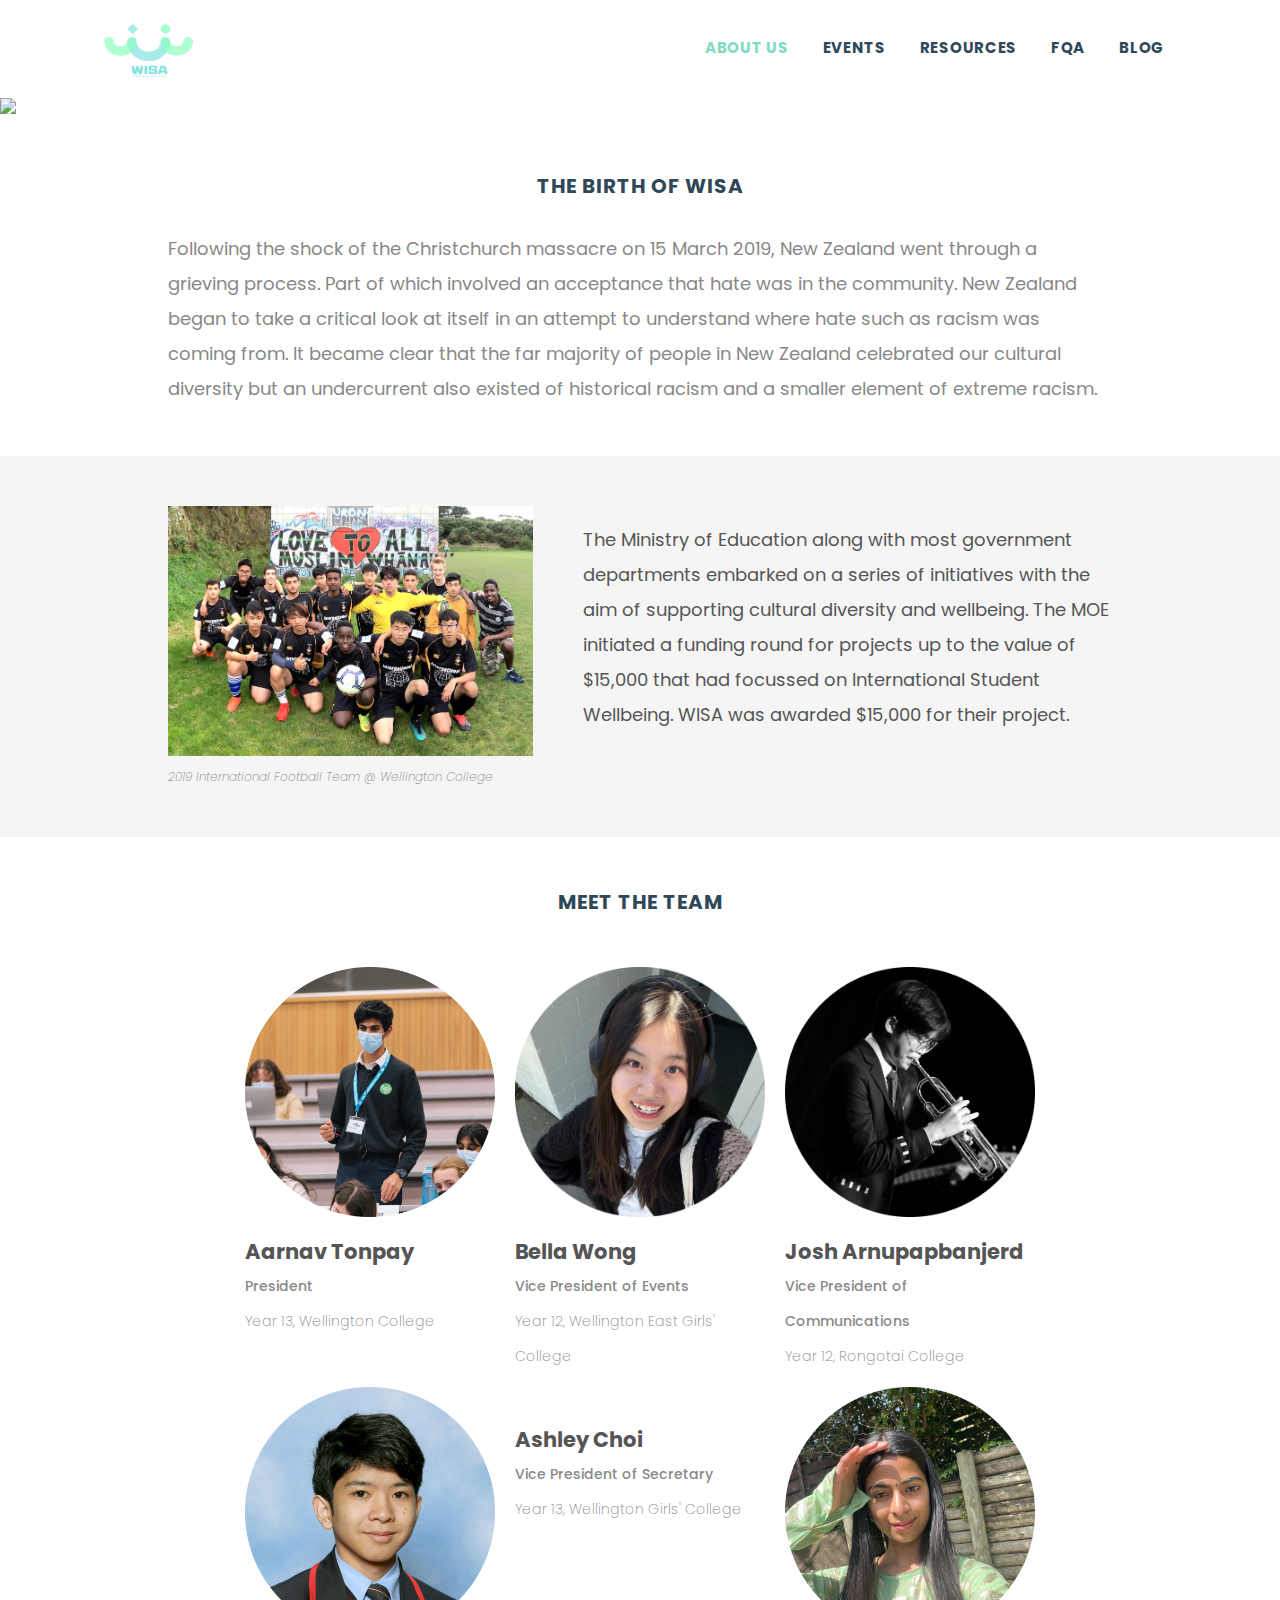
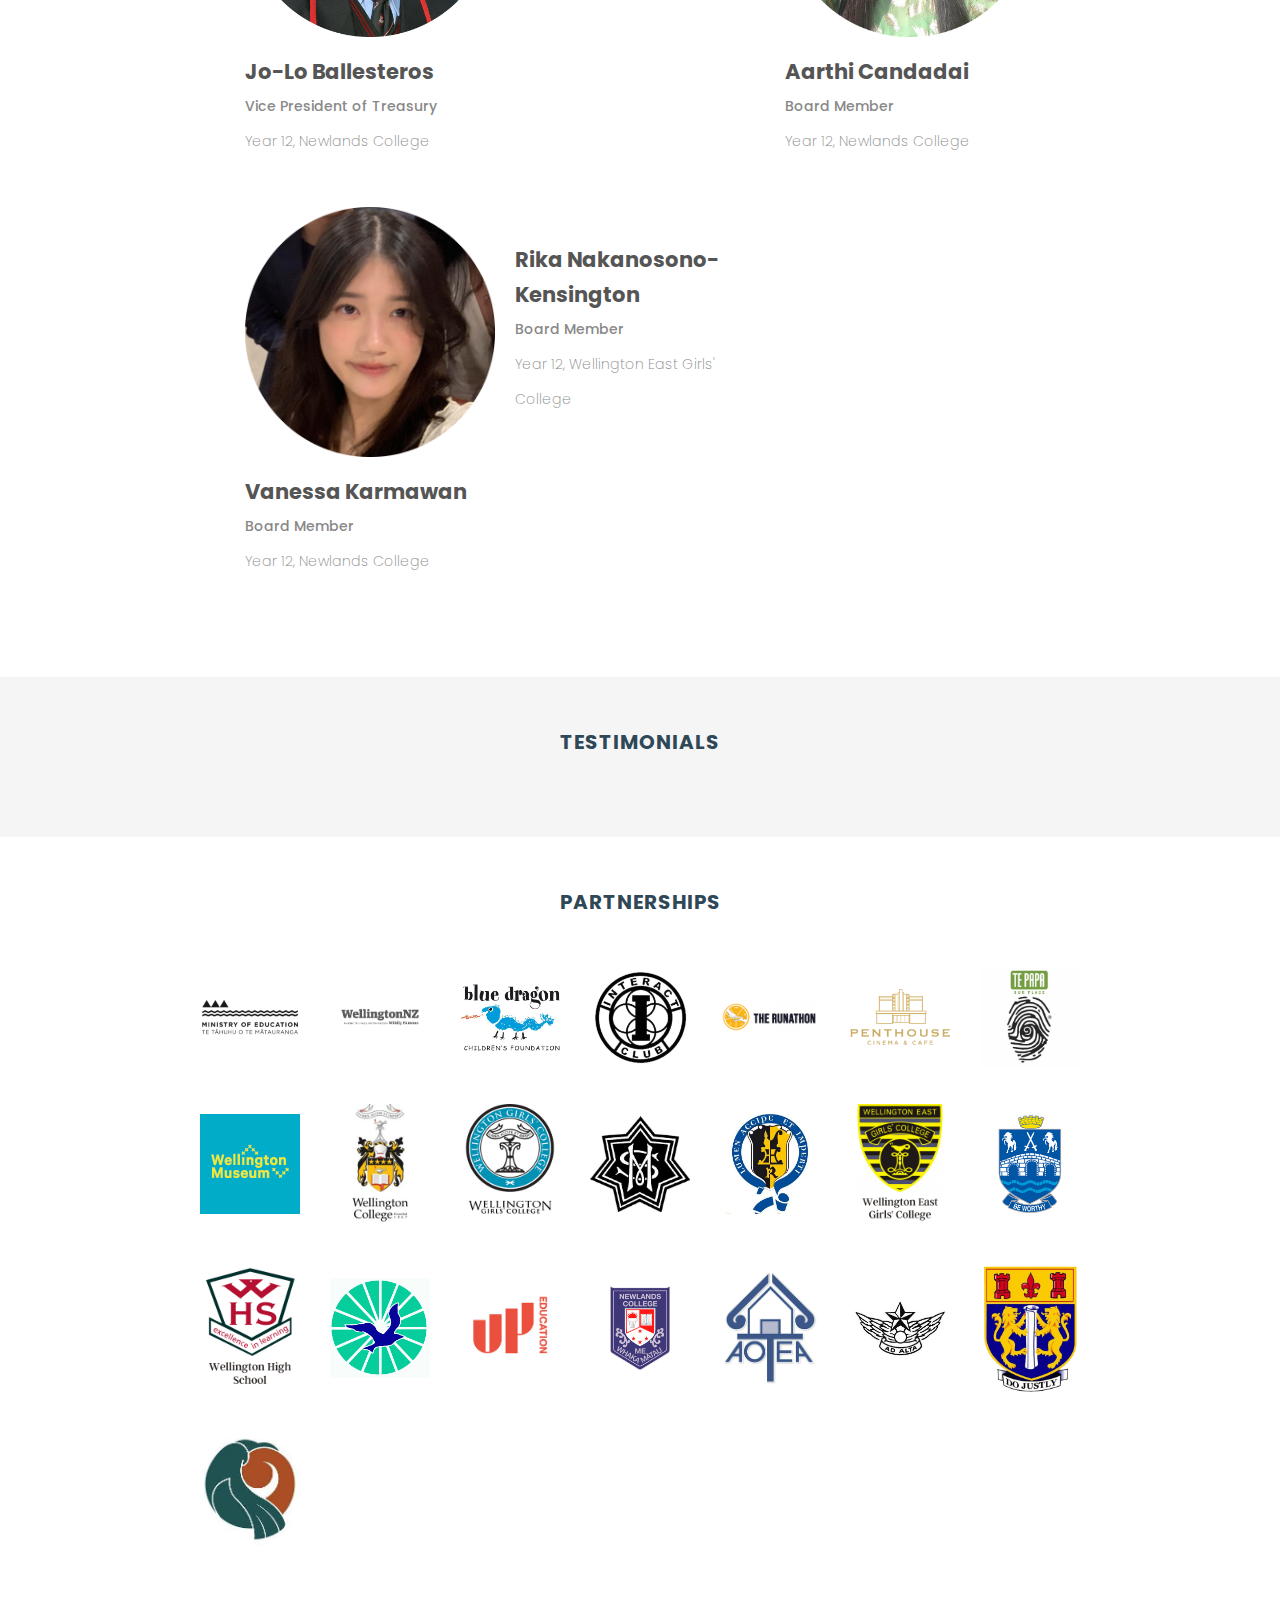
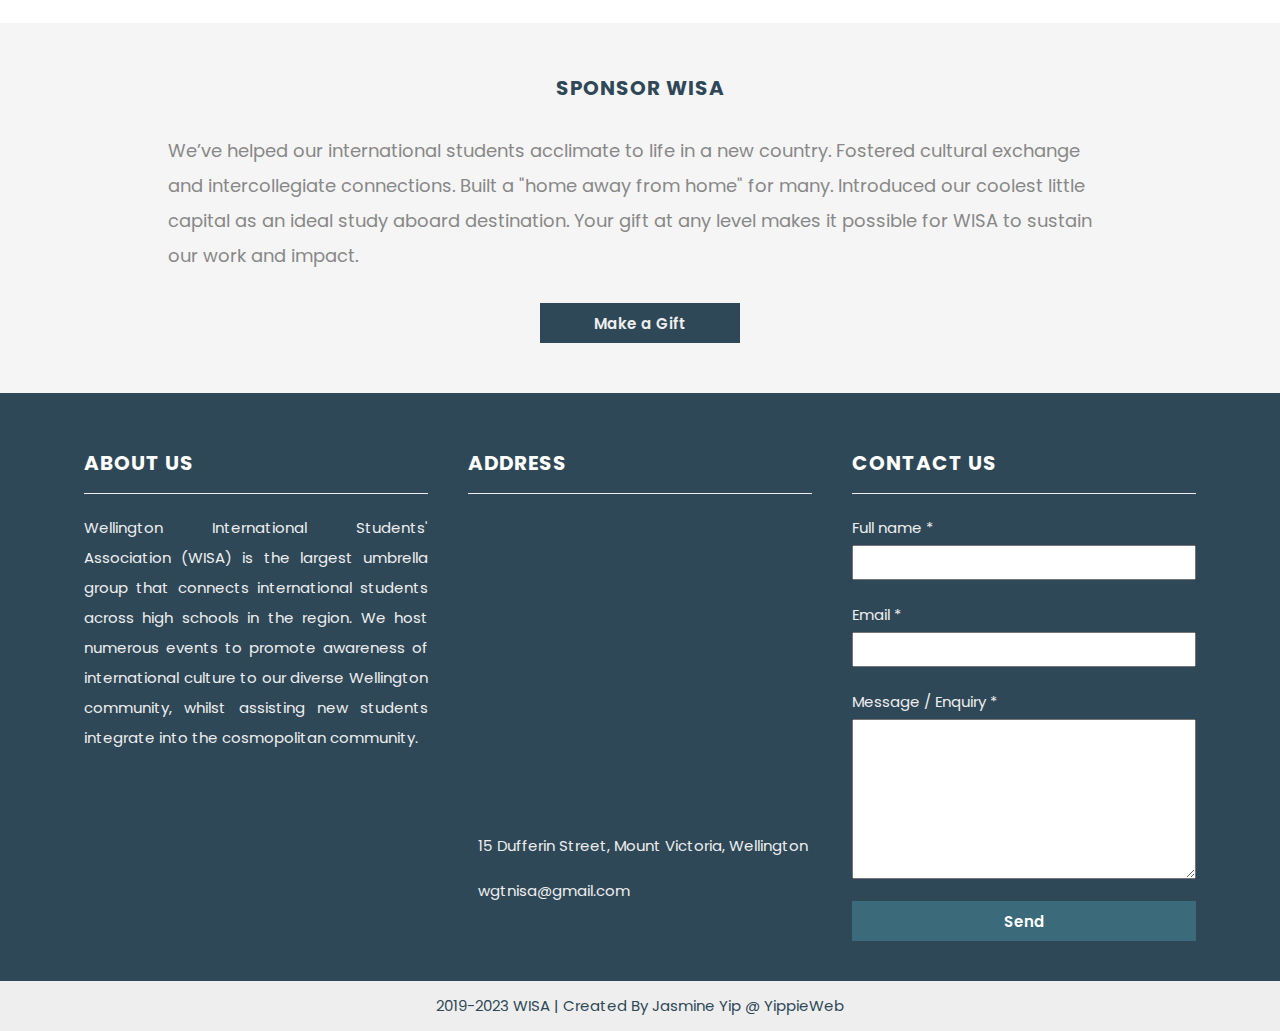
==== abous-us.html @ 98f7121b "Update nav links" ====
<!DOCTYPE html>
<html lang="en">
  <head>
    <meta charset="UTF-8">
    <meta name="viewport" content="width=device-width, initial-scale=1.0">
    <meta http-equiv="X-UA-Compatible" content="ie=edge">
    <link rel="icon" type="image/x-icon" href="/assets/wisa-logo-text-trans.png">
    <title>Wellington International Students' Association</title>
    <link rel="stylesheet" href="css/style.css">
    <script src="https://kit.fontawesome.com/10f9b17392.js" crossorigin="anonymous"></script>
    <script src="https://code.jquery.com/jquery-1.12.4.min.js"></script>
  </head>
  <body>
    <nav>
      <input type="checkbox" id="check">
      <label for="check" class="checkbtn">
          <i class="fas fa-bars"></i>
      </label>
      <a href="index.html"><img class="logo" src="assets/wisa-logo-text.png" alt="WISA Logo"></a>
      <ul>
          <li><a class="active" href="abous-us.html">About us</a></li>
          <li><a href="events.html">Events</a></li>
          <li><a href="resources.html">Resources</a></li>
          <li><a href="#">FQA</a></li>
          <li><a href="#">Blog</a></li>
      </ul>
    </nav>

    <div class="banner">
        <img src="assets/events/2021/sports-day-2021.jpg" width="100%">
    </div>

    <div class="intro row">
        <h2>The birth of WISA</h2>
        <div class="description">
            <p>Following the shock of the Christchurch massacre on 15 March 2019, New Zealand went through a grieving process.  
                Part of which involved an acceptance that hate was in the community.  New Zealand began to take a critical look at itself in an attempt to understand 
                where hate such as racism was coming from.  It became clear that the far majority of people in New Zealand celebrated our cultural diversity but an undercurrent 
                also existed of historical racism and a smaller element of extreme racism.</p>
        </div>
    </div>

    <div class="intro var-1 row">
        <div class="description">
            <div class="img">
                <img src="assets/events/football-2019.png" alt="">
                <h5 class="img-description">2019 International Football Team @ Wellington College</h5>
            </div>
            <div class="paragraph">
                <p>The Ministry of Education along with most government departments embarked on a series of initiatives with the aim of supporting cultural diversity and wellbeing.  
                    The MOE initiated a funding round for projects up to the value of $15,000 that had focussed on International Student Wellbeing. WISA was awarded $15,000 for their project. </p>
            </div>
        </div>
    </div>

    <div class="exec row">
        <h2>Meet the team</h2>
        <div class="exec-container">
            <div>
                <div class="member">
                    <img src="assets/exec/aarnav.png" alt="">
                    <div class="description">
                        <h3>Aarnav Tonpay</h3>
                        <h4>President</h4>
                        <p>Year 13, Wellington College</p>
                    </div>  
                </div>
            </div>
            <div>
                <div class="member">
                    <img src="assets/exec/bella.png" alt="">
                    <div class="description">
                        <h3>Bella Wong</h3>
                        <h4>Vice President of Events</h4>
                        <p>Year 12, Wellington East Girls' College</p>
                    </div>  
                </div>
            </div>
            <div>
                <div class="member">
                    <img src="assets/exec/josh.png" alt="">
                    <div class="description">
                        <h3>Josh Arnupapbanjerd</h3>
                        <h4>Vice President of Communications</h4>
                        <p>Year 12, Rongotai College</p>
                    </div>  
                </div>
            </div>
            <div>
                <div class="member">
                    <img src="assets/exec/jolo.png" alt="">
                    <div class="description">
                        <h3>Jo-Lo Ballesteros</h3>
                        <h4>Vice President of Treasury</h4>
                        <p>Year 12, Newlands College</p>
                    </div>  
                </div>
            </div>
            <div>
                <div class="member">
                    <img src="assets/exec/ashley.png" alt="">
                    <div class="description">
                        <h3>Ashley Choi</h3>
                        <h4>Vice President of Secretary</h4>
                        <p>Year 13, Wellington Girls' College</p>
                    </div>  
                </div>
            </div>
            <div>
                <div class="member">
                    <img src="assets/exec/aarthi.png" alt="">
                    <div class="description">
                        <h3>Aarthi Candadai</h3>
                        <h4>Board Member</h4>
                        <p>Year 12, Newlands College</p>
                    </div>  
                </div>
            </div>
            <div>
                <div class="member">
                    <img src="assets/exec/vanessa.png" alt="">
                    <div class="description">
                        <h3>Vanessa Karmawan</h3>
                        <h4>Board Member</h4>
                        <p>Year 12, Newlands College</p>
                    </div>  
                </div>
            </div><div>
                <div class="member">
                    <img src="assets/exec/rika.png" alt="">
                    <div class="description">
                        <h3>Rika Nakanosono-Kensington</h3>
                        <h4>Board Member</h4>
                        <p>Year 12, Wellington East Girls' College</p>
                    </div>  
                </div>
            </div>
        </div>
    </div>

    <div class="testimonials row">
        <h2>Testimonials</h2>
    </div>

    <div class="partnerships row">
        <h2>Partnerships</h2>
        <div class="partners-container">
            <div class="partner">
                <img src="assets/partners/moe.png" alt="">
            </div>
            <div class="partner">
                <img src="assets/partners/wellingtonnz.png" alt="">
            </div>
            <div class="partner">
                <img src="assets/partners/blue-dragon.jpeg" alt="">
            </div>
            <div class="partner">
                <img src="assets/partners/interact.png" alt="">
            </div>
            <div class="partner">
                <img src="assets/partners/runathon.png" alt="">
            </div>
            <div class="partner">
                <img src="assets/partners/penthouse.png" alt="">
            </div>
            <div class="partner">
                <img src="assets/partners/tepapa.png" alt="">
            </div>
            <div class="partner">
                <img src="assets/partners/wellingtonmus.png" alt="">
            </div>
            <div class="partner">
                <img src="assets/partners/wc.png" alt="">
            </div>
            <div class="partner">
                <img src="assets/partners/wgc.png" alt="">
            </div>
            <div class="partner">
                <img src="assets/partners/stmary.jpeg" alt="">
            </div>
            <div class="partner">
                <img src="assets/partners/rongotai.jpeg" alt="">
            </div>
            <div class="partner">
                <img src="assets/partners/wegc.png" alt="">
            </div>
            <div class="partner">
                <img src="assets/partners/uhc.png" alt="">
            </div>
            <div class="partner">
                <img src="assets/partners/whs.png" alt="">
            </div>
            <div class="partner">
                <img src="assets/partners/paraparaumu.jpeg" alt="">
            </div>
            <div class="partner">
                <img src="assets/partners/up.png" alt="">
            </div>
            <div class="partner">
                <img src="assets/partners/newlands.png" alt="">
            </div>
            <div class="partner">
                <img src="assets/partners/aotea.png" alt="">
            </div>
            <div class="partner">
                <img src="assets/partners/hvhs.jpeg" alt="">
            </div>
            <div class="partner">
                <img src="assets/partners/tawa.png" alt="">
            </div>
            <div class="partner">
                <img src="assets/partners/onslow.jpeg" alt="">
            </div>
        </div>
    </div>

    <div class="donations row">
        <h2>Sponsor WISA</h2>
        <div class="description">
            <p>We’ve helped our international students acclimate to life in a new country. Fostered cultural exchange and intercollegiate connections. 
                Built a "home away from home" for many. Introduced our coolest little capital as an ideal study aboard destination. 
                Your gift at any level makes it possible for WISA to sustain our work and impact. </p>
                <button class="btn var-1">Make a Gift</button>
        </div>
    </div>

    <footer>
        <div id="contact" class="main-content">
            <div class="left box">
                <h2>About Us</h2>
                <div class="content">
                    <p>Wellington International Students' Association (WISA) is the largest umbrella group that connects international students across high schools in the region. 
                        We host numerous events to promote awareness of international culture to our diverse Wellington community, whilst assisting new students integrate into the cosmopolitan community. </p><br>
                    <div class="social">
                        <a href="https://www.instagram.com/wgtnisa/" target="_blank"><i class="fab fa-instagram"></i></a>
                        <a href="https://www.facebook.com/wgtnisa" target="_blank"><i class="fab fa-facebook"></i></a>
                        <a href="https://www.linkedin.com/company/wellington-international-students-association/" target="_blank"><i class="fab fa-linkedin"></i></a>
                    </div>
                </div>
            </div>
      
            <div class="center box">
                <h2>Address</h2>
                <div class="content">
                    <iframe src="https://www.google.com/maps/embed?pb=!1m14!1m8!1m3!1d11988.981064701562!2d174.7820926!3d-41.3035277!3m2!1i1024!2i768!4f13.1!3m3!1m2!1s0x0%3A0xf188ad3b391f6e8c!2sWellington%20College!5e0!3m2!1sen!2snz!4v1677733457429!5m2!1sen!2snz" width="100%" height="300" style="border:0;" allowfullscreen="" loading="lazy" referrerpolicy="no-referrer-when-downgrade"></iframe>
                    <div class="place">
                        <a href="#"><i class="fas fa-map-marker-alt"></i></a>
                        <span class="text">15 Dufferin Street, Mount Victoria, Wellington</span>
                    </div>
                    <div class="place">
                        <a href="#"><i class="fas fa-envelope"></i></a>
                        <span class="text">wgtnisa@gmail.com</span>
                    </div>
                </div>
            </div>
      
            <div class="right box">
                <h2>Contact Us</h2>
                <div class="content">
                    <form action="https://formsubmit.co/morimokei@gmail.com" method="POST">
                        <div class="name">
                            <div class="text">Full name *</div>
                            <input type= "text" name="name" name="name" required>
                        </div>
                        <div class="email">
                            <div class="text">Email *</div>
                            <input type= "email" name="email" name="email" required>
                        </div>
                        <div class="msg">
                            <div class="text">Message / Enquiry *</div>
                            <textarea type="message" id="message" name="message" rows="6" cols="33" required></textarea>
                        </div>
                        <div class="btn">
                            <button type="submit">Send</button>
                        </div>
                    </form>
                </div>
            </div>
        </div>
      
        <div class="bottom">
            <center>
                <span class="credit"><i class="far fa-copyright"></i> 2019-2023 WISA | Created By Jasmine Yip @ YippieWeb </span>
            </center>
        </div>
     </footer>
     <script src="http://cdnjs.cloudflare.com/ajax/libs/waypoints/2.0.3/waypoints.min.js"></script>
     <script src="script.js"></script>
    </body>
  </html>
---- css/style.css ----
@import url('https://fonts.googleapis.com/css2?family=Noto+Serif:ital,wght@1,400;1,700&display=swap');
/*font-family: 'Noto Serif', serif;*/

@import url('https://fonts.googleapis.com/css2?family=Poppins:wght@100;200;300;400;500;600;700;800&display=swap');
/*font-family: 'Poppins', sans-serif;*/



*{
    padding: 0;
    margin: 0;
    text-decoration: none;
    list-style: none;
    box-sizing: border-box;
}

body{
    font-family: 'Poppins','BlinkMacSystemFont', 'Segoe UI', 'Roboto', 'Arial', sans-serif;
}

nav{
    background: white;
    height: 96px;
    width: 100%;
    padding: 0 80px;
}

img.logo{
    height: 60px;
    margin: 20px;
}

nav ul{
    float: right;
    margin-right: 20px;
}

nav ul li{
    display: inline-block;
    line-height: 96px;
    margin: 0;
}

nav ul li a{
    color: #2F4858;
    font-size: 15px;
    padding: 10px 15px;
    text-transform: uppercase;
    font-weight: 700;
    letter-spacing: 0.7px;
}

nav a.active, nav a:hover{
    color: #82DAC5;
    transition: 0.5s;
}

.checkbtn{
    font-size: 30px;
    color: #2F4858;
    float: right;
    line-height: 50px;
    margin-right: 30px;
    margin-top: 22px;
    cursor: pointer;
    display: none;
}

#check{
    display: none;
}

@media (max-width: 1024px) {
    .checkbtn{
        display: block;
    }
    
    ul{
        position: fixed;
        width: 100%;    
        height: 100vh;
        background: #F5F5F5;
        top: 96px;
        left: -100%;
        text-align: center;
        transition: all .5s;
    }

    nav ul li{
        display: block;
    }

    nav ul li a{
        font-size: 15px;
        margin: 50px 0;
        line-height: 30px;
    }

    a:hover, a.active{
        background: none;
        color: #82DAC5;
    }

    #check:checked ~ ul{
        left: 0;
    }
}

@media (max-width: 480px) {
    nav{
        padding: 0 20px;
    }
}

/* reusable features */
/* quotations */
.quote{
    width: 80%;
    margin: auto;
    border-left: solid 3px #555555;
    padding-left: 50px;
}

.quote p{
    font-family: 'Noto Serif', serif;
    font-style: italic;
    font-weight: 700;
    font-size: 20px;
    line-height: 35px;
    color: #555555;
}

/* button styling (exclude footer) */
.btn{
    height: 40px;
    border: none;
    outline: none;
    cursor: pointer;
    transition: .2s;
    font-size: 15px;
    font-family: 'Poppins', sans-serif;
    text-align: center;
}

.btn.var-1{
    color: #EEEEEE;
    background: #2F4858;
    width: 200px;
    display: block;
    margin: auto;
    font-weight: 600;
}

.btn.var-1:hover{
    background: #60B4B1;
}

/*normal rows*/
.row{
    padding: 50px;
    height: 100%;
}

.row h2{
    text-align: center;
    padding-bottom: 30px;
}

.row h2{
    color: #2F4858;
    font-size: 20px;
    border-radius: 25px;
    text-transform: uppercase;
    font-weight: 700;
    letter-spacing: 1px;
}

.row .description {
    width: 80%;
    margin: auto;
    color: #888888;
    font-size: 18px;
    line-height: 35px;
}

/*wisa acronym*/

.acronym{
    padding-top: 50px;
}

.acronym .word{
    display: flex;
}

.acronym .word button{
    background-color: transparent;
    color: #888888;
    border: none;
    outline: none;
    font-size: 18px;
}

.acronym .word button:hover{
    color: #60B4B1;
}

.acronym h2{
    text-align: left;
    padding-bottom: 0px;
    color: #D1D1D1;
    padding-right: 20px;
}

.acronym span{
    color: #60B4B1;
}

.acronym p{
    font-weight: 200;
}

.row.mission{
    background-color: #F5F5F5;
    color: #F7F7F7;
}

/* home page featured events (3) */
.events-container {
    margin: 20px auto;
    display: grid;
    grid-template-columns: repeat(auto-fit, 320px);
    gap: 40px;
    align-items: center;
    justify-content: center;
    padding-bottom: 20px;
    width: 80%;
}
  
.item {
    background-color: #F7F7F7;
    width: 320px;
    height: 500px;
    margin: auto;
}

.item:hover{
    transition: 0.5s;
    transform: translate(-5px, -5px);
    box-shadow: rgba(149, 157, 165, 0.2) 0px 8px 24px;
}

.item img{
    width: 100%;
}

.item .description{
    width: 100%;
    padding: 20px;
}

.item .description .details{
    font-size: 14px;
    height: 30px;
}

.item .description .details span{
    padding-left: 10px;
    font-weight: 200;
}

.item .description h3{
    color: #555555;
    text-transform: uppercase;
    letter-spacing: 1px;
    font-size: 20px;
}

.item .description p{
    font-size: 15px;
    line-height: 25px;
    padding-top: 10px;
}

.row.facts{
    background-color: #F5F5F5;
}


.counter-container{
    margin: 20px auto;
    display: grid;
    grid-template-columns: repeat(auto-fit, 250px);
    gap: 20px;
    align-items: center;
    justify-content: center;
    padding-bottom: 20px;
    text-align: center;
    padding-top: 10px;
}

.counter-box i{
    font-size: 40px;
    color: #60B4B1;
}

.counter-box h2{
    font-size: 50px;
    padding: 15px;
}

.counter-container h4{
    font-size: 15px;
    font-weight: 300;
}

.row.var-1{
    background-color: #F5F5F5;
}

.row.var-1 .description{
    display: flex;
    justify-content: space-around;
    flex-direction: row;
}

.row.var-1 .description .paragraph{
    color: #555555;
    margin: auto;
    padding-left: 50px;
}

.row.var-1 img{
    height: 250px;
    margin: auto;
}

.row.var-1 h5{
    font-weight: 200;
    font-size: 12px;
    font-style: italic;
    line-height: 20px;
}

.row.var-1 .paragraph h2{
    text-align: left;
}

@media screen and (max-width: 1024px){
    .row.var-1.description{
        flex-direction: column;
        align-items: center;
    }

    .row.var-1 .description p{
        padding-top: 30px;
    }
}

/* 2023 meet the team */
.exec-container{
    margin: 20px auto;
    display: grid;
    grid-template-columns: repeat(auto-fit, 250px);
    gap: 20px;
    align-items: center;
    justify-content: center;
    width: 80%;
}

.member{
    width: 250px;
    height: 400px;
    margin: auto;
}

.member img{
    width: 100%;
}

.member .description{
    padding-top: 10px;
    width: 100%;
}

.member h3{
    color: #555555;
}

.member h4{
    font-weight: 500;
    font-size: 14px;
}


.member p{
    font-weight: 200;
    font-size: 14px;
}

.row.testimonials{
    background-color: #F5F5F5;
}

/* partners */
.partners-container {
    margin: 20px auto;
    display: grid;
    grid-template-columns: repeat(auto-fit, 100px);
    gap: 30px;
    align-items: center;
    justify-content: center;
    width: 80%;
}

.partner img{
    width: 100px;
}

/* $$ */
.donations{
    background-color: #F5F5F5;
}  

.donations p{
    padding-bottom: 30px;
}

/* events */
.row .paragraph{
    padding-bottom: 40px;
}

.row .paragraph h2{
    line-height: 10px;
}

.row.upcoming-events p{
    text-align: center;
    color: #555555;
}

/* resources */
.row.resources .description h3{
    color: #3B6A7A;
    padding-top: 50px;
}

.row.resources .description p{
    padding: 10px 0;
    font-weight: 200;
    font-size: 15px;
    line-height: 30px;
}

.row.resources .description a{
    color: #888888;
    font-size: 15px;
    font-weight: 200;
    text-decoration: underline;
}

.row.resources .description a:hover{
    color: #82DAC5;
}

/* Footer */
footer{
    padding-top: 30px;
    bottom: 0px;
    width: 100%;
    background-color: #2F4858;
 }
 
 .main-content{
    display: flex;
    width: 90%;
    margin: auto;
    padding-bottom: 30px;
 }

 .main-content h2{
    font-size: 20px;
    border-radius: 25px;
    text-transform: uppercase;
    font-weight: 700;
    letter-spacing: 1px;
    padding-top: 15px;
    padding-bottom: 15px;
    color: white;
 }

 .main-content p{
    color: #EEEEEE;
}
  
 .main-content .box{
    flex-basis: 50%;
    padding: 10px 20px;
 }

 iframe{
     padding-top: 10px;
 }
  
.box .content{
    margin: 20px 0 0 0;
    position: relative;
 }
  
 .box .content:before{
    position: absolute;
    content: '';
    top: -20px;
    height: 1px;
    width: 100%;
    background: #EEEEEE;
 }
  
 .box .content:after{
    position: absolute;
    content: '';
    height: 2px;
    width: 15%;
 }
  
 .left .content p{
    text-align: justify;
    font-size: 15px;
    line-height: 30px;
 }
 .left .content .social{
    margin: 20px 0 0 0;
 }
  
 .left .content .social a{
    margin: 20px 0 0 0;
 }
  
 .left .content .social a i{
    height: 40px;
    width: 40px;
    color: white;
    line-height: 40px;
    text-align: center;
    font-size: 30px;
 }
  
 .left .content .social a i:hover{
    color: #82DAC5;
 }
  
 .center .content .fas, .fa-phone, .fa-whatsapp{
    font-size: 25px;
    height: 45px;
    width: 45px;
    line-height: 45px;
    text-align: center;
    cursor: pointer;
    color: white;
 }
  
 .center .content .text{
    padding-left: 10px;
    font-size: 15px;
    color: #EEEEEE;
 }
  
 .right form .text{
    margin-bottom: 2px;
    font-size: 15px;
    line-height: 30px;
    color: #EEEEEE;
 }
  
 .right form .msg, .right form .email{
    margin-top: 20px;
 }
  
 .right form input, .right form textarea{
    width: 100%;
    font-size: 15px;
    padding: 10px;
    color: #2F4858;
    font-family: 'Poppins', sans-serif;
 }

 .right form input{
    height: 35px;
 }
  
 .right form input:focus,
 .right form textarea:focus{
    outline-color: #2F4858;
 }
  
 .right form .btn{
    margin-top: 15px;
 }
  
 .right form .btn button{
    height: 40px;
    width: 100%;
    border: none;
    outline: none;
    background: #3B6A7A;
    cursor: pointer;
    transition: .2s;
    font-size: 15px;
    font-weight: 600;
    color: white;
    font-family: 'Poppins', sans-serif;
 }
  
 .right form .btn button:hover{
    background: #60B4B1;
 }
  
 .bottom center{
    padding: 10px;
    color: #2F4858;
    background: #EEEEEE;
    line-height: 10px;
 }

 .bottom span{
     font-size: 15px;
     line-height: 30px;
 }

 @media screen and (max-width: 1024px){
    footer{
        position: relative;
        bottom: 0px;
     }
  
     .main-content{
        flex-wrap: wrap;
        flex-direction: column;
    }
  
    .main-content .box{
        margin: 5px 0;
    }
}
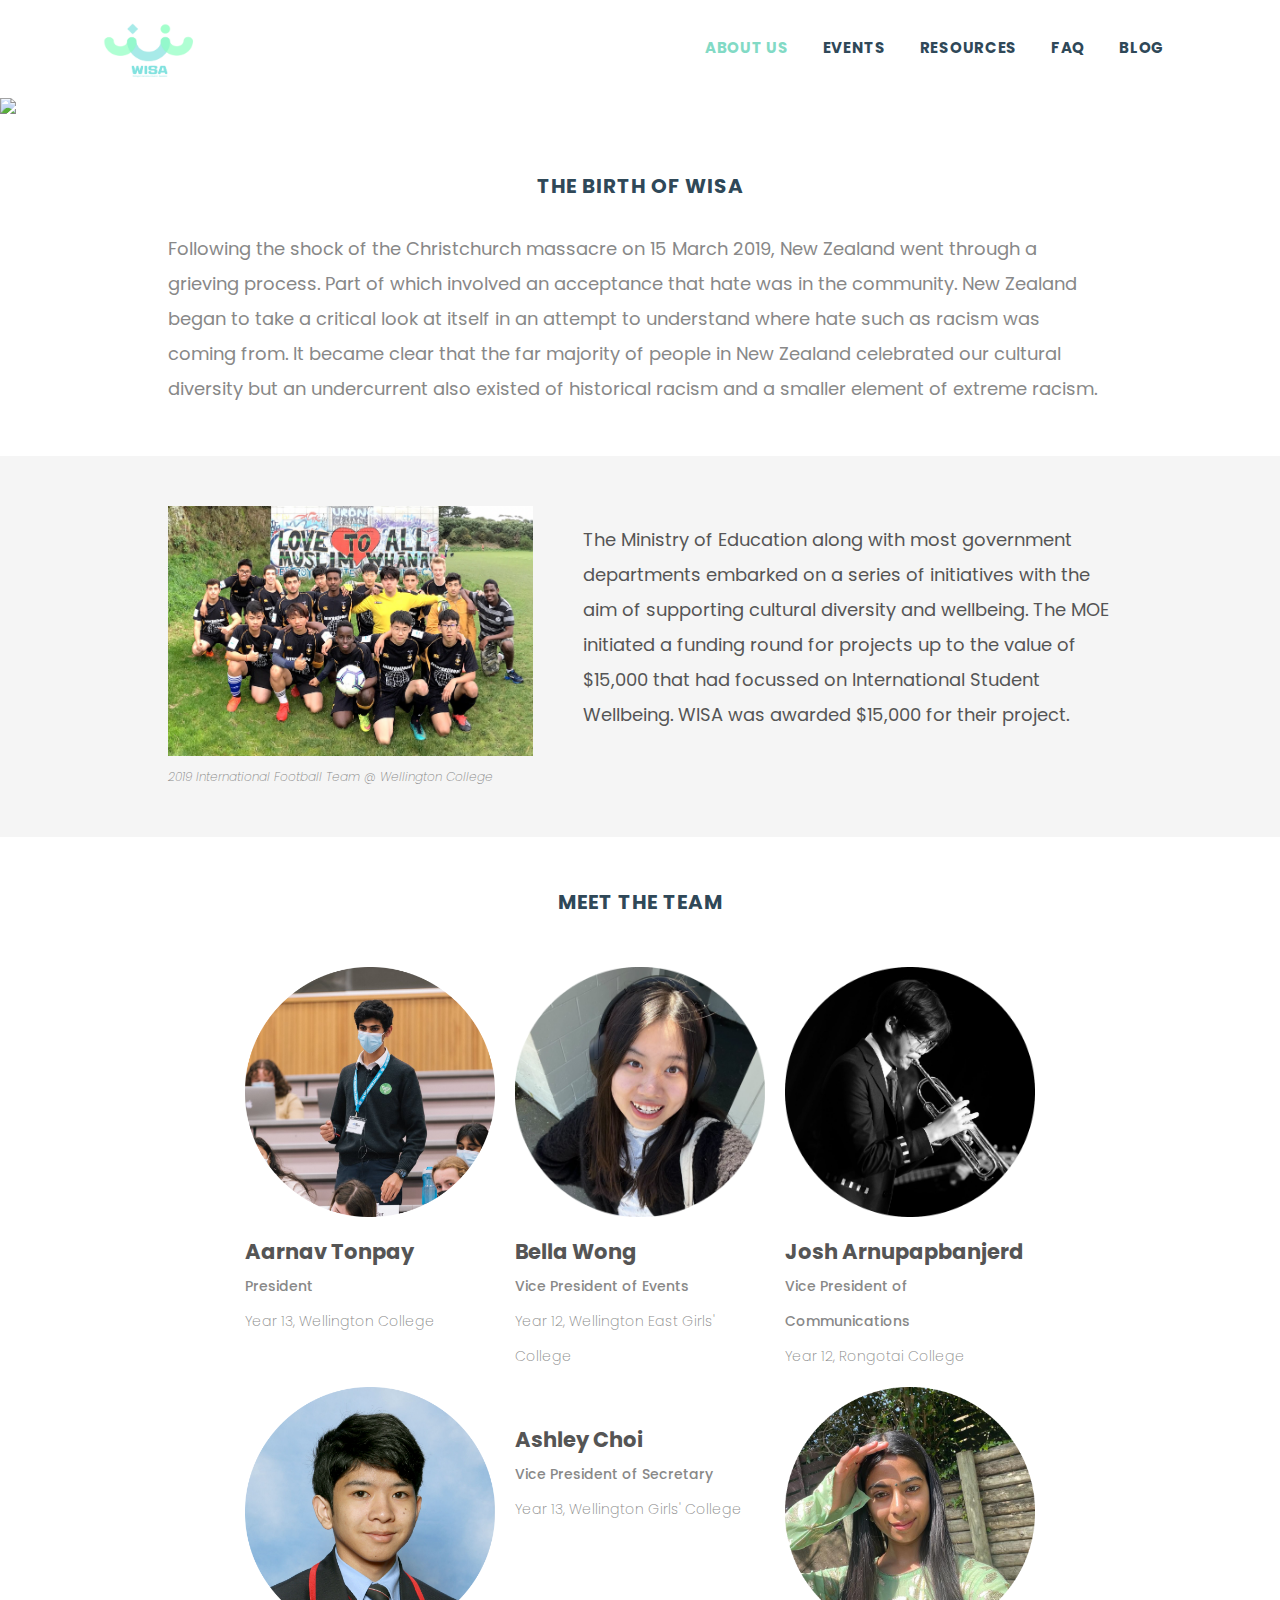
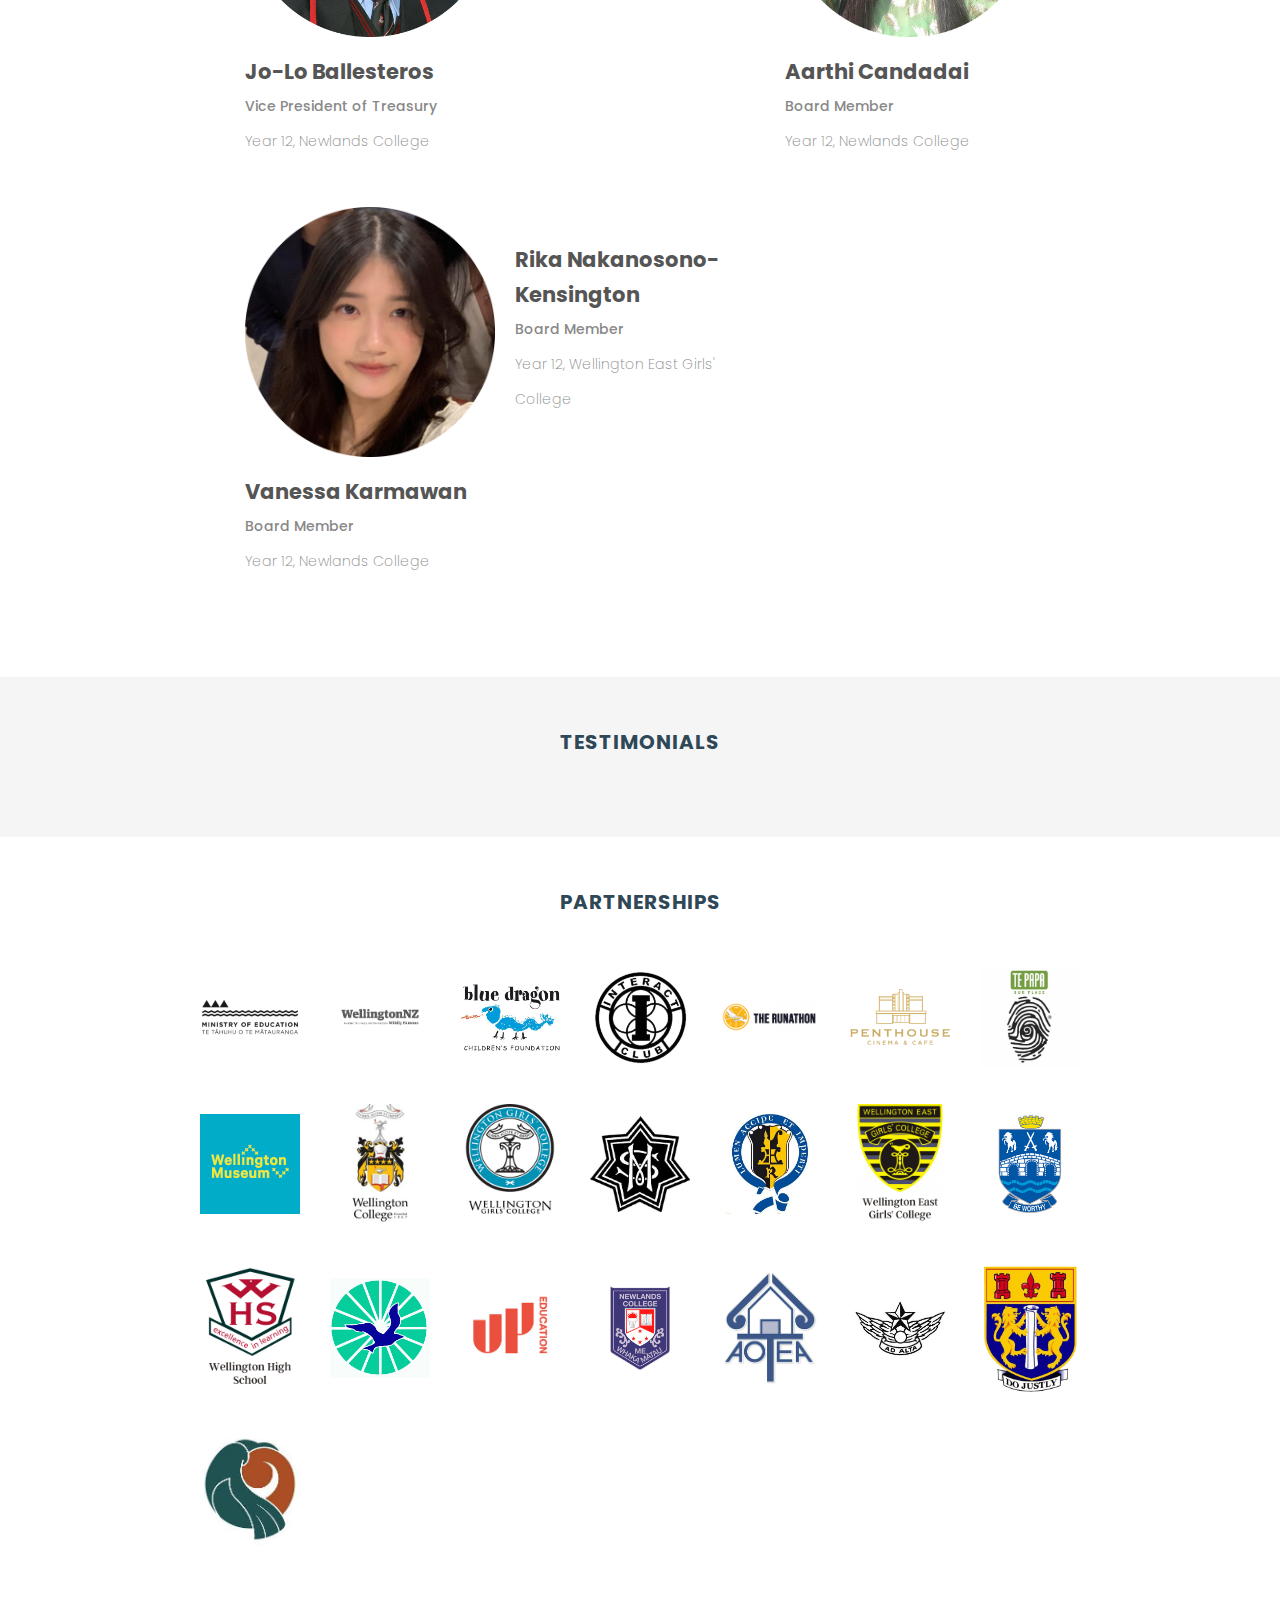
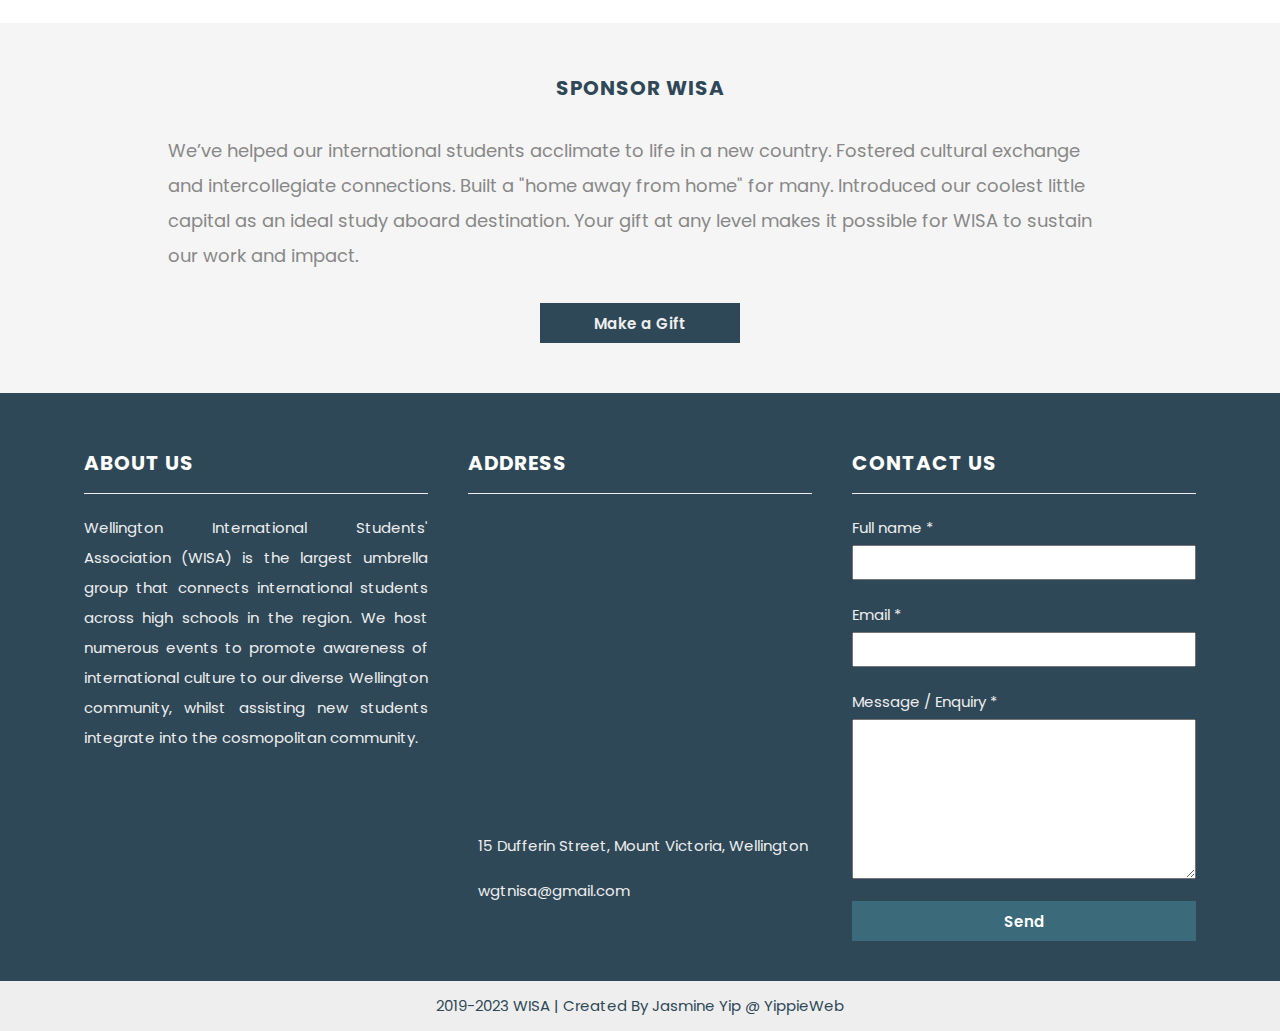
==== commit ed7c800f: "Edit nav links" ====
--- a/abous-us.html
+++ b/abous-us.html
@@ -21,7 +21,7 @@
           <li><a class="active" href="abous-us.html">About us</a></li>
           <li><a href="events.html">Events</a></li>
           <li><a href="resources.html">Resources</a></li>
-          <li><a href="#">FQA</a></li>
+          <li><a href="faq.html">FAQ</a></li>
           <li><a href="#">Blog</a></li>
       </ul>
     </nav>
--- a/css/style.css
+++ b/css/style.css
@@ -464,6 +464,88 @@
     color: #82DAC5;
 }
 
+
+/*accordion faq */
+.accordion{
+    padding: 40px 0;
+ }
+ .accordion__button{
+    display: block;
+    width: 100%;
+    padding: 15px;
+    border: none;
+    outline: none;
+    cursor: pointer;
+ 
+    font-family: 'Poppins', sans-serif;
+    font-size: 18px;
+    background-color: transparent;
+    color: #555555;
+    text-align: left;
+    border-bottom: 2px solid #eee;
+    transition: background 0.2s;
+ }
+ 
+ .first{
+    border-top: 2px solid #eee;
+ }
+ 
+ .accordion__button::after{
+    content: '\002B'; /*a plus sign*/
+    float: right;
+    transform: scale(1.9);
+ }
+ 
+ .accordion__button--active + .accordion__content {display: block;}
+ .accordion__button--active {
+    background: transparent;
+    font-weight: 600;
+    border-bottom: transparent;
+ }
+ 
+ .accordion__button--active::after {
+    content: '\002D'; /*a minus sign*/
+    font-weight: 300;
+ } 
+ 
+ .accordion__content{
+    padding: 20px 15px;
+    font-size: 18px;
+    font-family: 'Poppins', sans-serif;
+    color: #888888;
+    text-align: left;
+    border-bottom: 2px solid #eee;
+    display: none;
+    overflow: auto;
+ }
+
+ .accordion__content a{
+     color: #60B4B1;
+ }
+
+ .accordion__content a:hover{
+     color: #82DAC5;
+ }
+ 
+ .icon{
+    width: 55px;
+    height: 50px;  
+    display: inline-block;
+    vertical-align: middle;
+    padding-bottom: 5px;
+ }
+
+
+
+
+
+
+
+
+
+
+
+
 /* Footer */
 footer{
     padding-top: 30px;
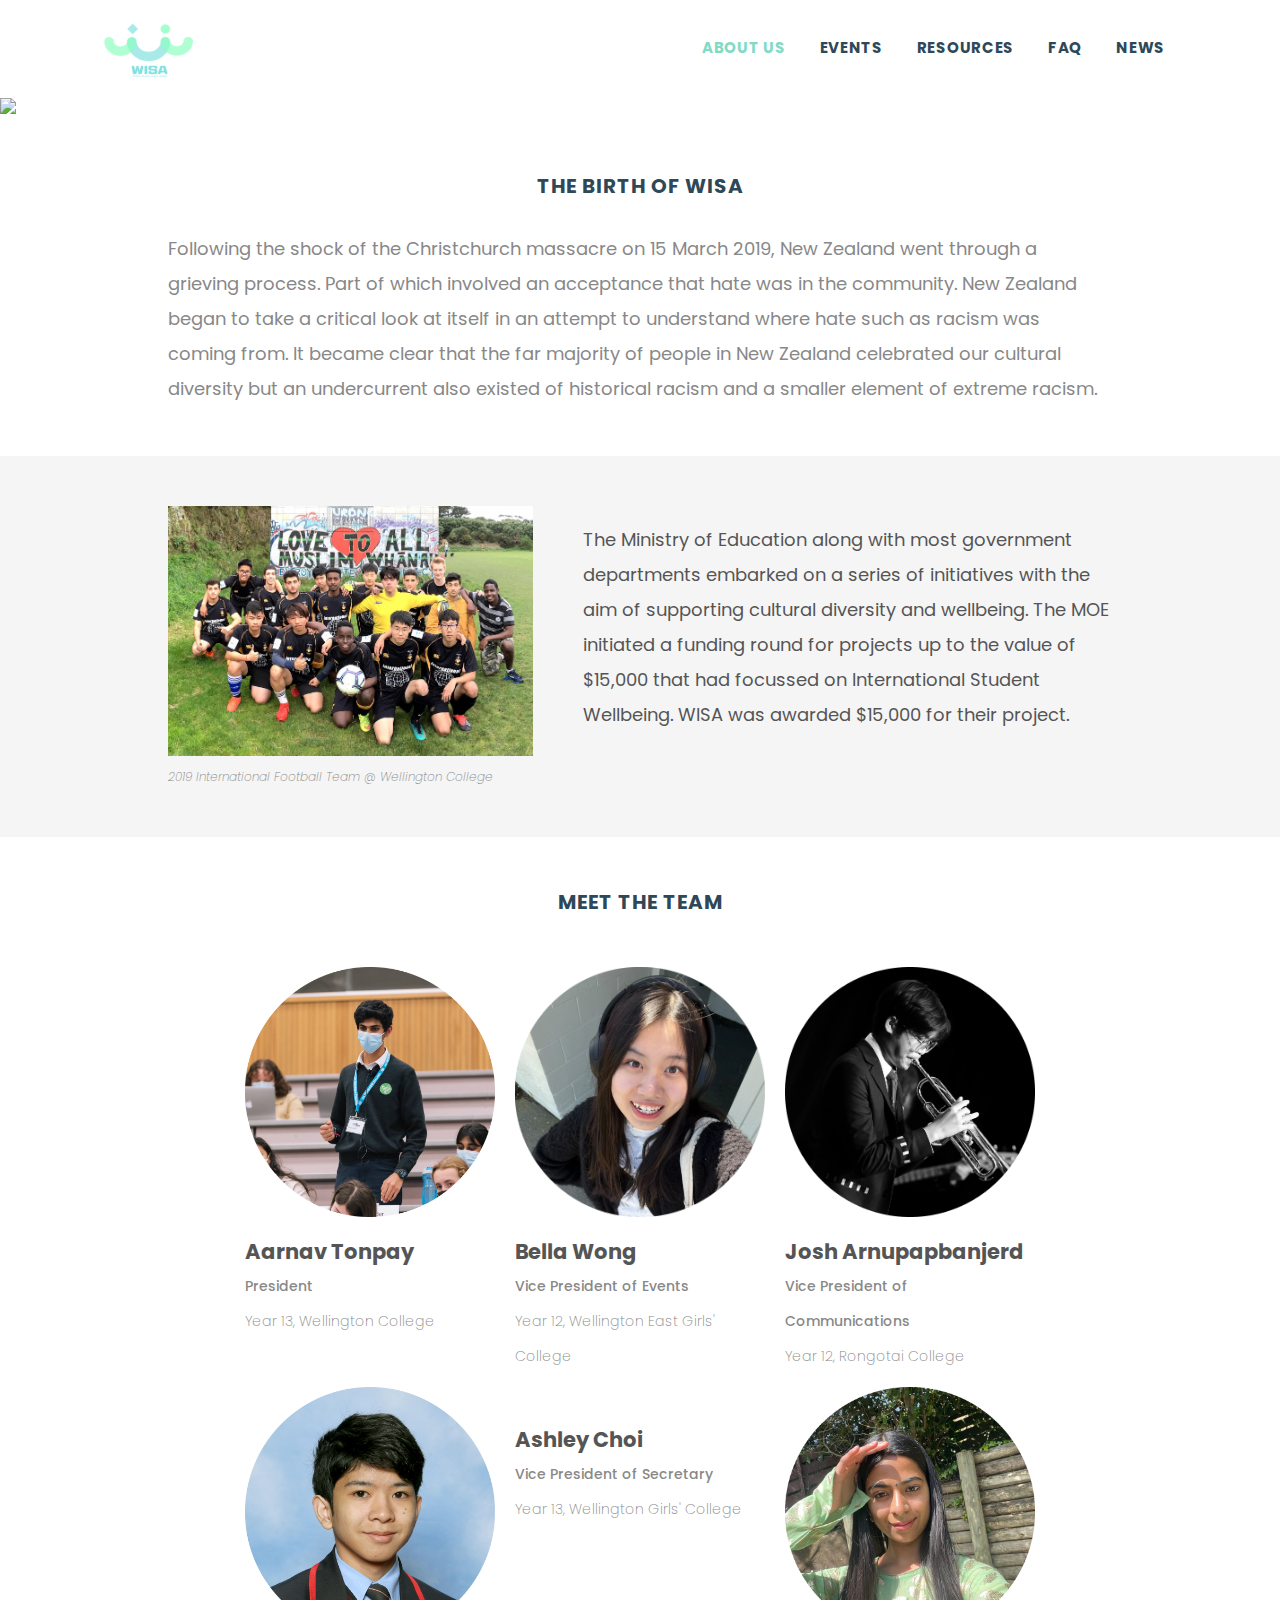
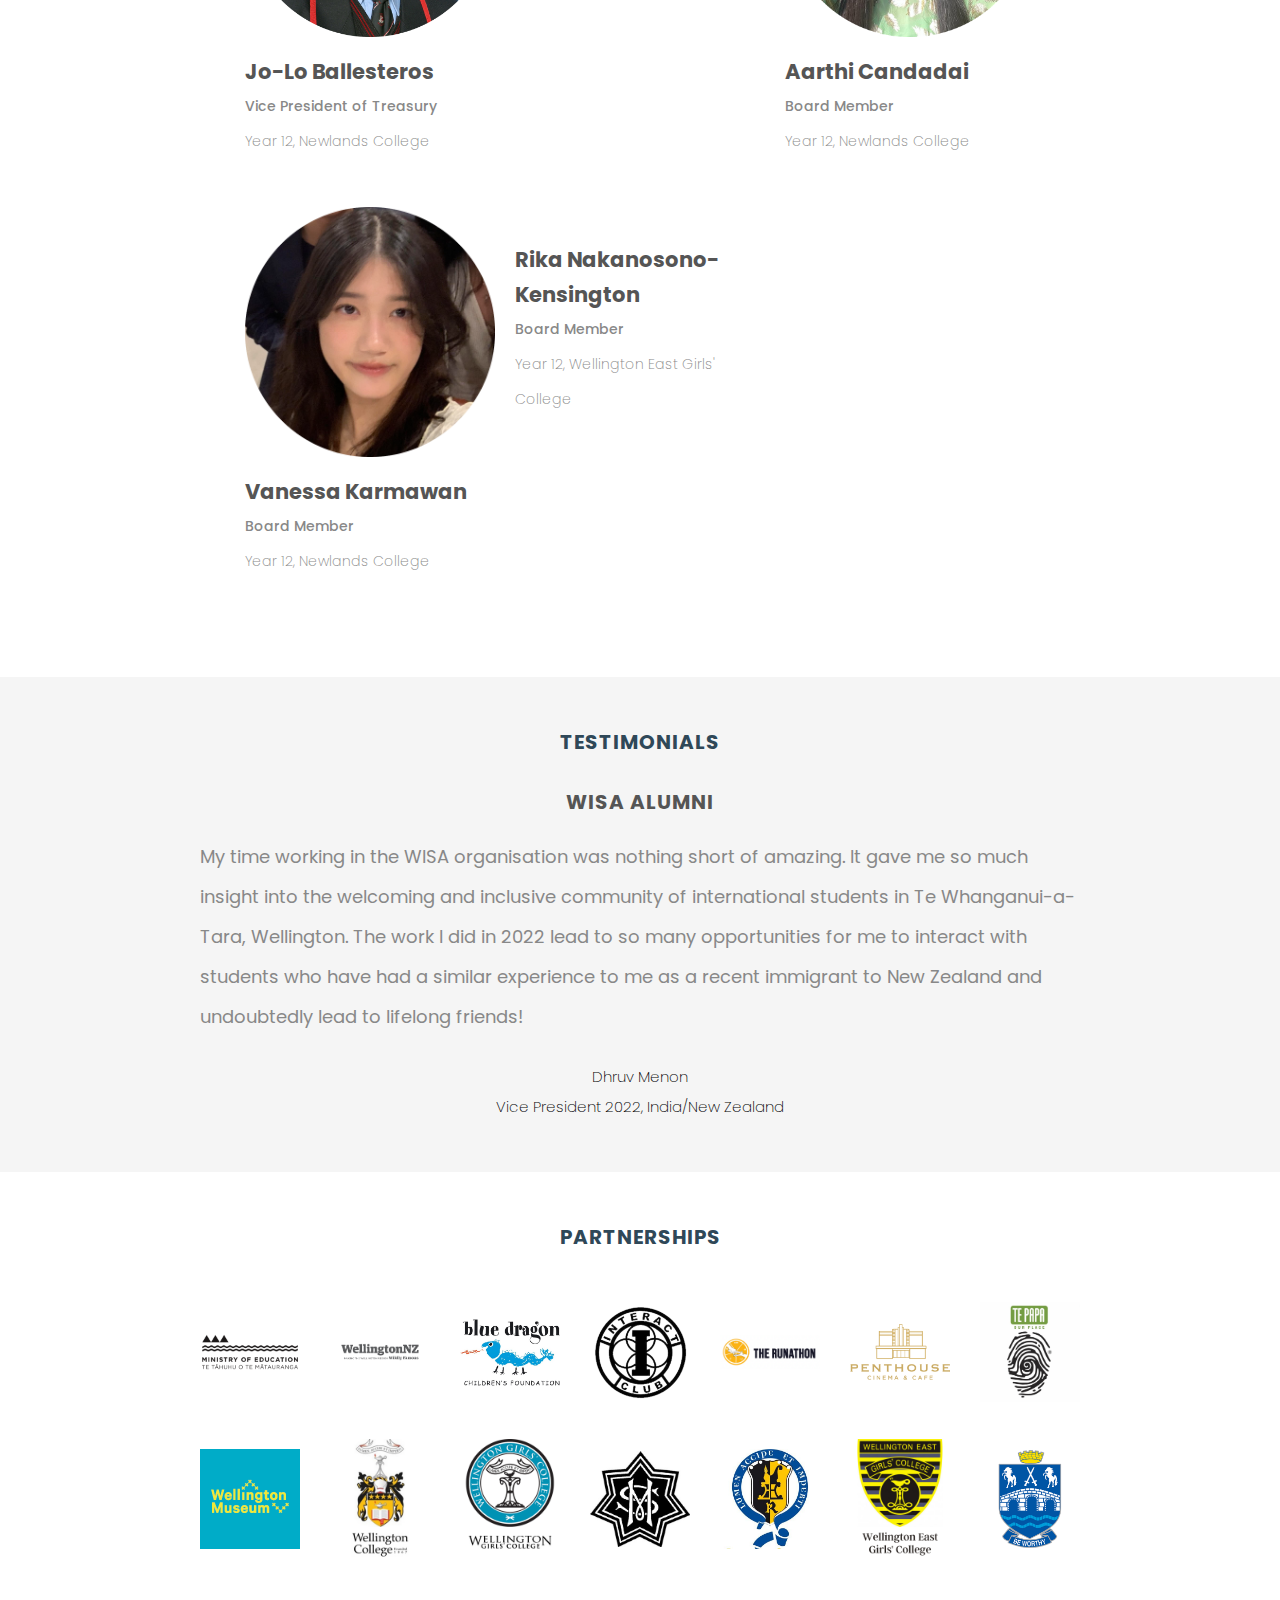
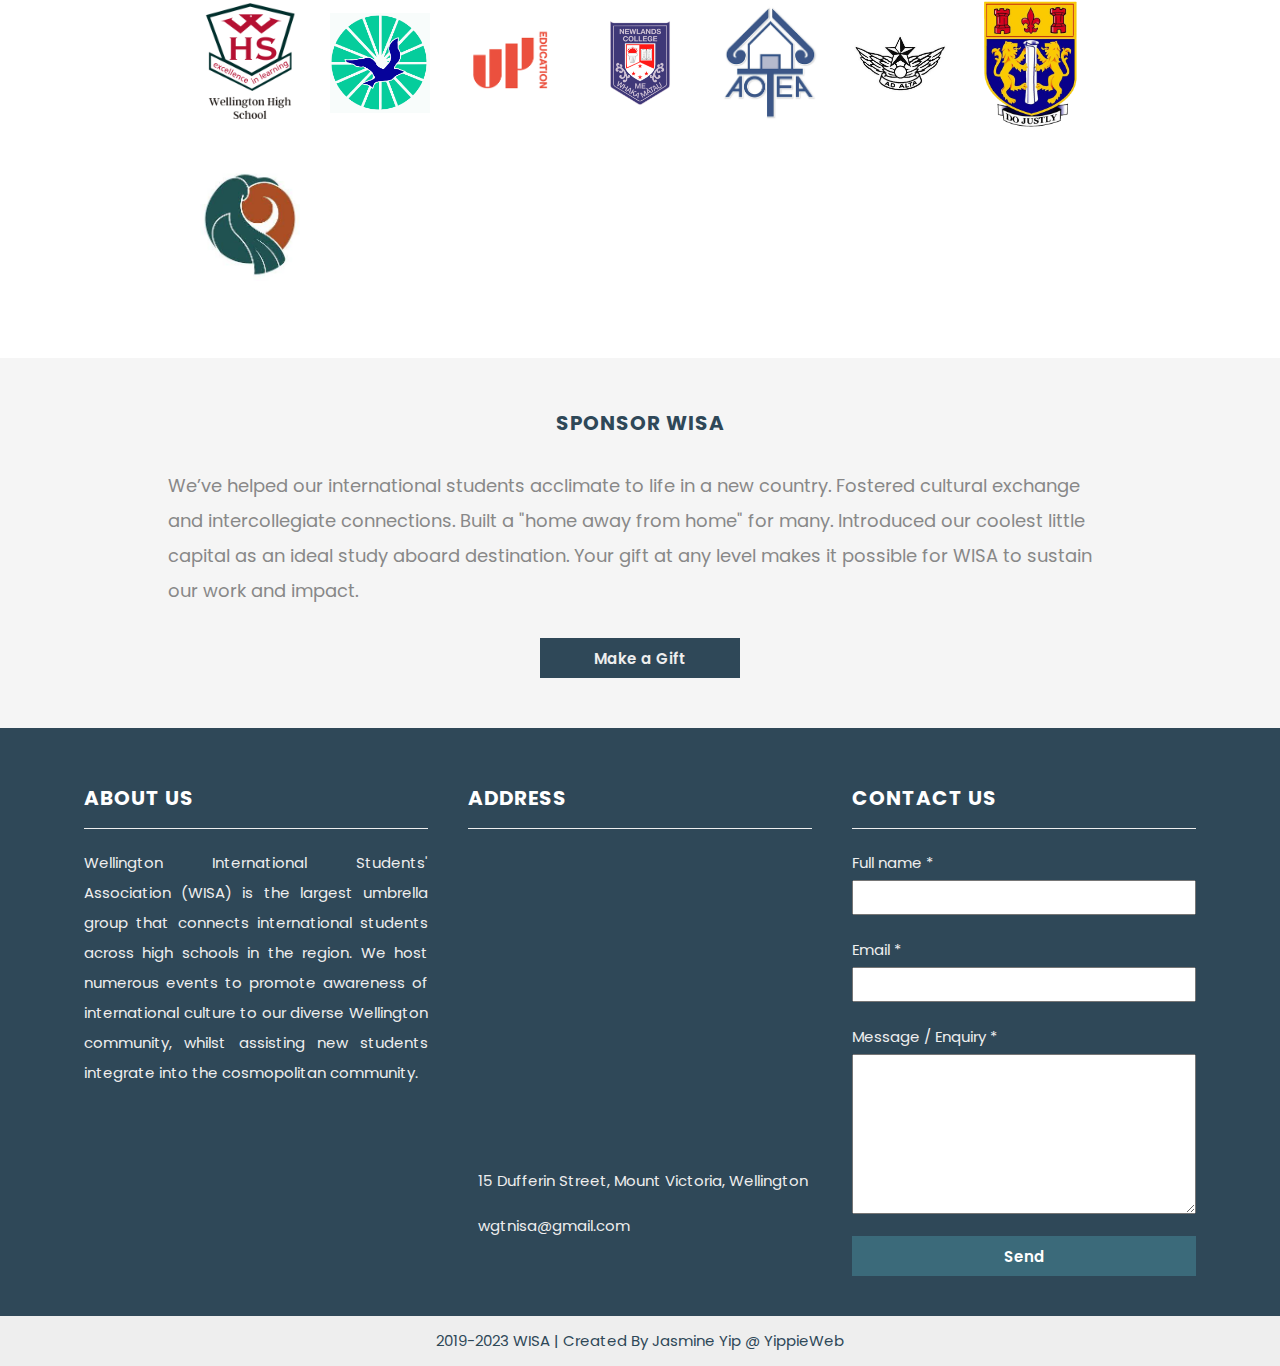
==== commit 556d6ec1: "Edited nav links" ====
--- a/abous-us.html
+++ b/abous-us.html
@@ -22,7 +22,7 @@
           <li><a href="events.html">Events</a></li>
           <li><a href="resources.html">Resources</a></li>
           <li><a href="faq.html">FAQ</a></li>
-          <li><a href="#">Blog</a></li>
+          <li><a href="news.html">News</a></li>
       </ul>
     </nav>
 
@@ -140,6 +140,14 @@
 
     <div class="testimonials row">
         <h2>Testimonials</h2>
+            <div class="slide-content">
+                <h3>WISA Alumni</h3>
+                <p>My time working in the WISA organisation was nothing short of amazing. It gave me so much insight into the welcoming and inclusive community of international students in 
+                    Te Whanganui-a-Tara, Wellington. The work I did in 2022 lead to so many opportunities for me to interact with students who have had a similar experience to me as a recent 
+                    immigrant to New Zealand and undoubtedly lead to lifelong friends!</p><br>
+                <h4>Dhruv Menon</h4>
+                <h4>Vice President 2022, India/New Zealand</h4>
+        </div>
     </div>
 
     <div class="partnerships row">
--- a/css/style.css
+++ b/css/style.css
@@ -155,6 +155,11 @@
     background: #60B4B1;
 }
 
+.btn.var-1 a{
+    text-decoration: none;
+    color: white;
+}
+
 /*normal rows*/
 .row{
     padding: 50px;
@@ -183,8 +188,18 @@
     line-height: 35px;
 }
 
-/*wisa acronym*/
-
+/* news (posts) links */
+.row.posts .description a{
+    font-size: 15px;
+    text-decoration: underline;
+    color: #3B6A7A;
+}
+
+.row.posts .description a:hover{
+    color: #82DAC5;
+}
+
+/* wisa acronym */
 .acronym{
     padding-top: 50px;
 }
@@ -225,8 +240,8 @@
     color: #F7F7F7;
 }
 
-/* home page featured events (3) */
-.events-container {
+/* home page featured events (3) & news */
+.events-container, .posts-container{
     margin: 20px auto;
     display: grid;
     grid-template-columns: repeat(auto-fit, 320px);
@@ -244,6 +259,10 @@
     margin: auto;
 }
 
+.item.post{
+    height: 650px;
+}
+
 .item:hover{
     transition: 0.5s;
     transform: translate(-5px, -5px);
@@ -274,6 +293,14 @@
     text-transform: uppercase;
     letter-spacing: 1px;
     font-size: 20px;
+}
+
+/* for news (posts) */
+.item.post .description h3{
+    text-transform: none;
+    letter-spacing: normal;
+    font-size: 18px;
+    line-height: 25px;
 }
 
 .item .description p{
@@ -401,6 +428,105 @@
 .row.testimonials{
     background-color: #F5F5F5;
 }
+
+/* testimonials */
+.slider-wrapper {
+    margin: 1rem;
+    position: relative;
+    overflow: hidden;
+}
+
+.slides-container {
+    height: 300px;
+    width: 100%;
+    display: flex;
+    list-style: none;
+    margin: 0;
+    padding: 0;
+    overflow: scroll;
+    scroll-behavior: smooth;
+}
+
+.slide {
+    width: 100%;
+    height: 100%;
+    flex: 1 0 100%;
+}
+
+.slide-content{
+    padding: 0 150px;   
+}
+
+.slide-content p{
+    font-size: 18px;
+    color: #888888;
+    line-height: 40px;
+}
+
+.slide-content h3{
+    text-transform: uppercase;
+    text-align: center;
+    color: #555555;
+    font-size: 20px;
+    font-weight: 700;
+    letter-spacing: 1px;
+    padding-bottom: 20px;
+}
+
+.slide-content h4{
+    font-weight: 200;
+    text-align: center;
+    font-size: 15px;
+    line-height: 30px;
+}
+
+.slides-container {
+    scrollbar-width: none; /* Firefox */
+    -ms-overflow-style: none;  /* Internet Explorer 10+ */
+}
+/* WebKit */
+.slides-container::-webkit-scrollbar { 
+    width: 0;
+    height: 0;
+}
+
+.slide-arrow {
+    position: absolute;
+    display: flex;
+    top: 0;
+    bottom: 0;
+    margin: auto;
+    height: 4rem;
+    background-color: white;
+    border: none;
+    width: 2rem;
+    font-size: 3rem;
+    padding: 0;
+    cursor: pointer;
+    opacity: 0.5;
+    transition: opacity 100ms;
+  }
+  .slide-arrow:hover,
+  .slide-arrow:focus {
+    opacity: 1;
+  }
+  #slide-arrow-prev {
+    left: 0;
+    padding-left: 0.25rem;
+    border-radius: 0 2rem 2rem 0;
+  }
+  #slide-arrow-next {
+    right: 0;
+    padding-left: 0.75rem;
+    border-radius: 2rem 0 0 2rem;
+  }
+
+
+
+
+
+
+
 
 /* partners */
 .partners-container {
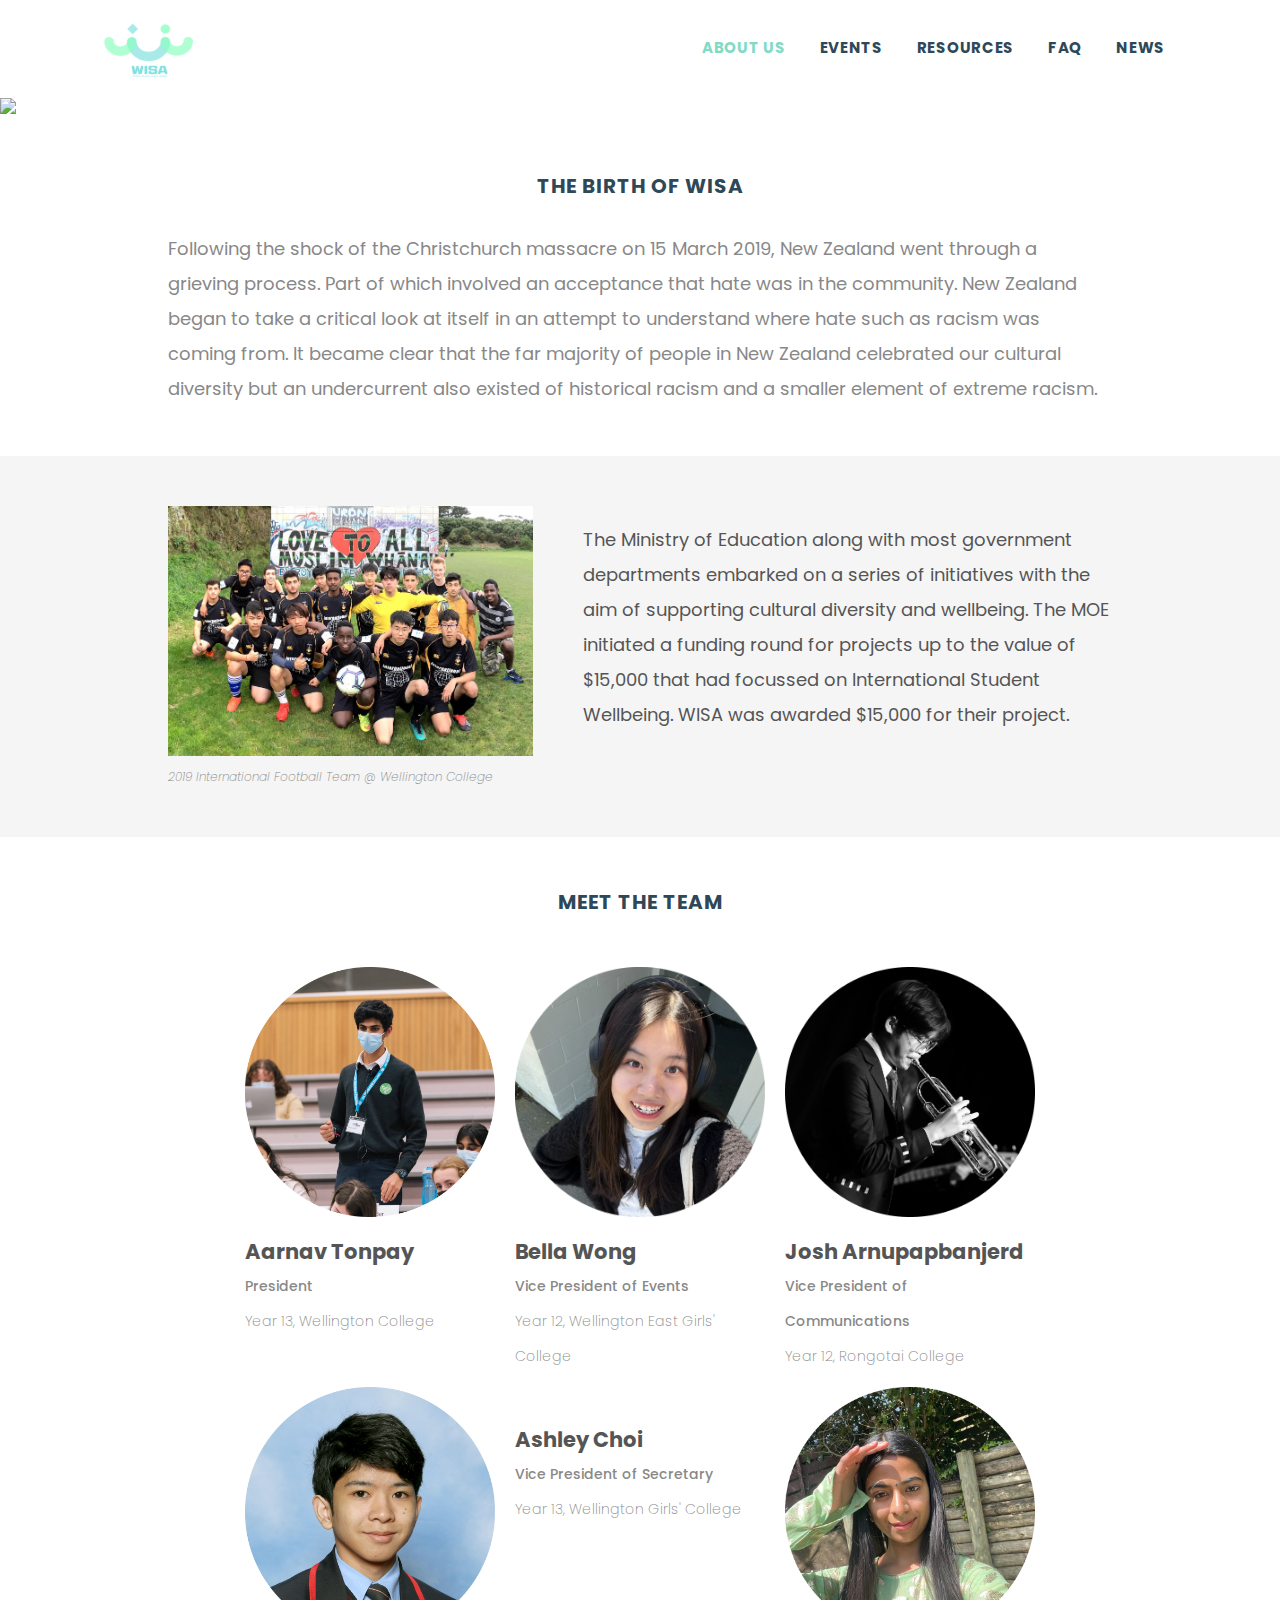
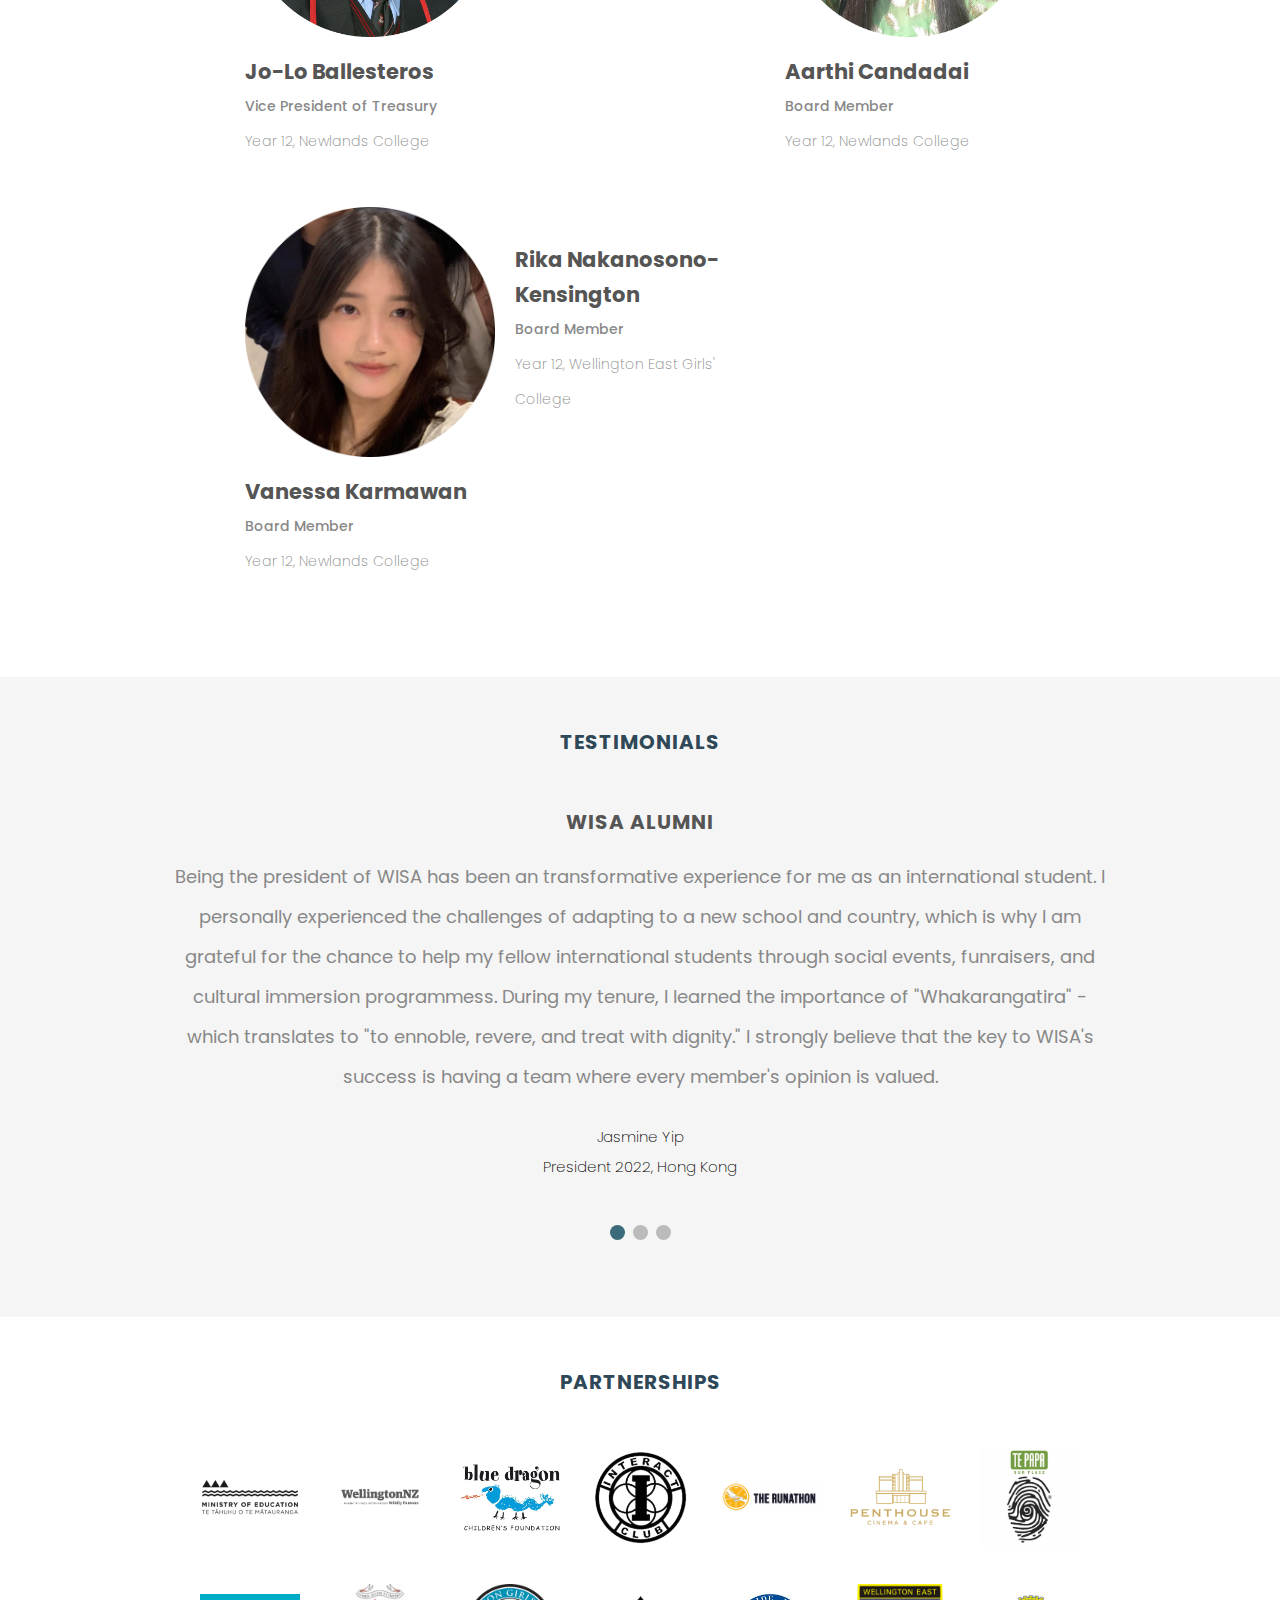
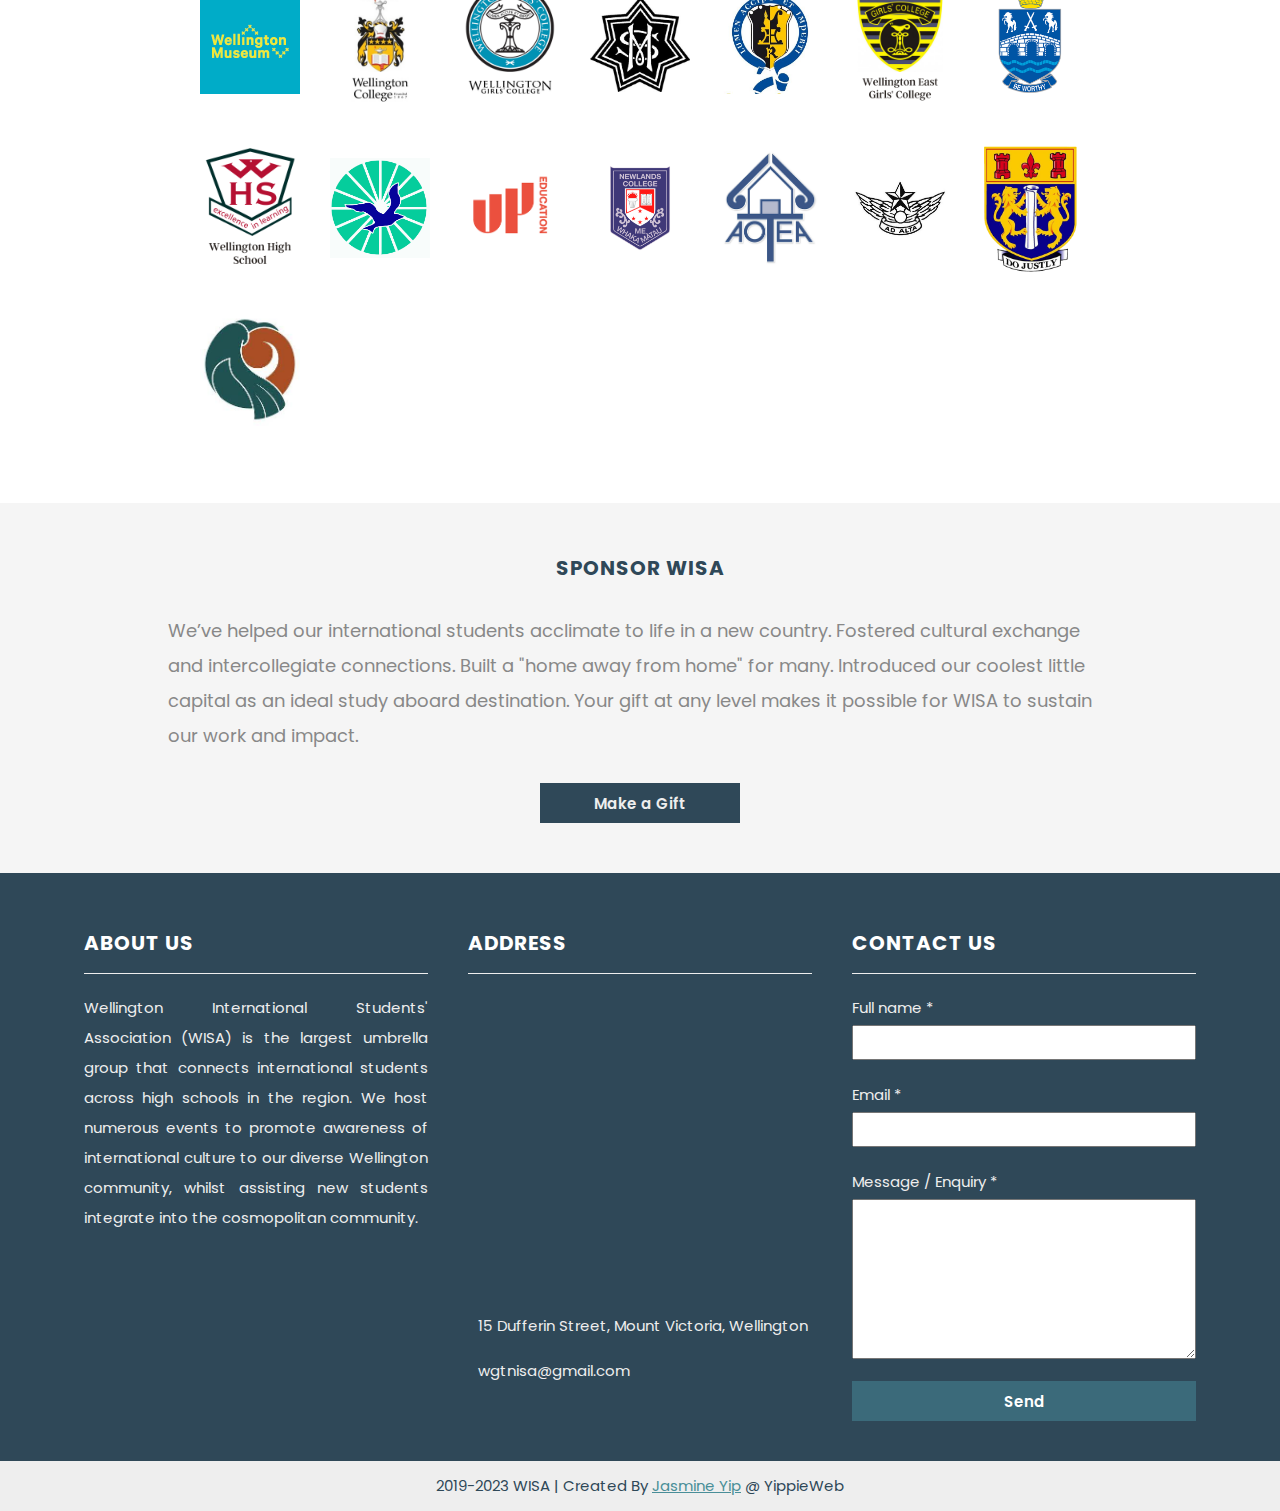
==== commit 29fc3da1: "Add testimonial slider" ====
--- a/abous-us.html
+++ b/abous-us.html
@@ -140,13 +140,48 @@
 
     <div class="testimonials row">
         <h2>Testimonials</h2>
-            <div class="slide-content">
+        <!-- Slideshow container -->
+        <div class="slideshow-container">
+            <!-- Full-width slides/quotes -->
+            <div class="slide">
+                <h3>WISA Alumni</h3>
+                <p>Being the president of WISA has been an transformative experience for me as an international student. I personally experienced the challenges of 
+                    adapting to a new school and country, which is why I am grateful for the chance to help my fellow international students through social events, 
+                    funraisers, and cultural immersion programmess. During my tenure, I learned the importance of "Whakarangatira" - which translates to "to ennoble, 
+                    revere, and treat with dignity." I strongly believe that the key to WISA's success is having a team where every member's opinion is valued.
+                </p><br>
+                <h4>Jasmine Yip</h4>
+                <h4>President 2022, Hong Kong</h4>
+            </div>
+        
+            <div class="slide">
                 <h3>WISA Alumni</h3>
                 <p>My time working in the WISA organisation was nothing short of amazing. It gave me so much insight into the welcoming and inclusive community of international students in 
                     Te Whanganui-a-Tara, Wellington. The work I did in 2022 lead to so many opportunities for me to interact with students who have had a similar experience to me as a recent 
                     immigrant to New Zealand and undoubtedly lead to lifelong friends!</p><br>
                 <h4>Dhruv Menon</h4>
                 <h4>Vice President 2022, India/New Zealand</h4>
+            </div>
+        
+            <div class="slide">
+                <h3>Partnered School</h3>
+                <p>Lorem ipsum dolor sit amet, consectetur adipiscing elit, sed do eiusmod tempor incididunt ut labore et dolore magna aliqua. Ut enim ad minim veniam, quis nostrud exercitation ullamco 
+                    laboris nisi ut aliquip ex ea commodo consequat. Duis aute irure dolor in reprehenderit in voluptate velit esse cillum dolore eu fugiat nulla pariatur. Excepteur sint occaecat cupidatat non proident, 
+                    sunt in culpa qui officia deserunt mollit anim id est laborum.</p><br>
+                <h4>Lorem Ipsum</h4>
+                <h4>Lorem Ipsum XXXX, New Zealand</h4>
+            </div>
+        
+            <!-- Next/prev buttons -->
+            <a class="prev" onclick="plusSlides(-1)"><i class="fa-solid fa-angle-left"></i></a>
+            <a class="next" onclick="plusSlides(1)"><i class="fa-solid fa-angle-right"></i></a>
+        </div>
+        
+        <!-- Dots/bullets/indicators -->
+        <div class="dot-container">
+            <span class="dot" onclick="currentSlide(1)"></span>
+            <span class="dot" onclick="currentSlide(2)"></span>
+            <span class="dot" onclick="currentSlide(3)"></span>
         </div>
     </div>
 
@@ -288,7 +323,7 @@
       
         <div class="bottom">
             <center>
-                <span class="credit"><i class="far fa-copyright"></i> 2019-2023 WISA | Created By Jasmine Yip @ YippieWeb </span>
+                <span class="credit"><i class="far fa-copyright"></i> 2019-2023 WISA | Created By <a href="https://www.linkedin.com/in/jasmine-yip-b08b18205/" target="_blank">Jasmine Yip</a> @ YippieWeb </span>
             </center>
         </div>
      </footer>
--- a/css/style.css
+++ b/css/style.css
@@ -3,8 +3,6 @@
 
 @import url('https://fonts.googleapis.com/css2?family=Poppins:wght@100;200;300;400;500;600;700;800&display=swap');
 /*font-family: 'Poppins', sans-serif;*/
-
-
 
 *{
     padding: 0;
@@ -130,6 +128,17 @@
     color: #555555;
 }
 
+@media screen and (max-width: 768px){
+    .quote{
+        width: 100%;
+    }
+
+    .quote p{
+        font-size: 18px;
+        line-height: 30px;
+    }
+}
+
 /* button styling (exclude footer) */
 .btn{
     height: 40px;
@@ -188,6 +197,12 @@
     line-height: 35px;
 }
 
+@media screen and (max-width: 768px){
+    .row .description {
+        width: 100%;
+    }
+}
+
 /* news (posts) links */
 .row.posts .description a{
     font-size: 15px;
@@ -233,6 +248,18 @@
 
 .acronym p{
     font-weight: 200;
+}
+
+@media screen and (max-width: 480px){
+    .acronym h2{
+        font-size: 18px;
+    }
+
+    .acronym p{
+        font-size: 15px;
+        line-height: 30px;
+        padding-top: 10px;
+    }
 }
 
 .row.mission{
@@ -309,15 +336,16 @@
     padding-top: 10px;
 }
 
+
+/* quick facts */
 .row.facts{
     background-color: #F5F5F5;
 }
-
 
 .counter-container{
     margin: 20px auto;
     display: grid;
-    grid-template-columns: repeat(auto-fit, 250px);
+    grid-template-columns: repeat(auto-fit, 200px);
     gap: 20px;
     align-items: center;
     justify-content: center;
@@ -341,6 +369,30 @@
     font-weight: 300;
 }
 
+@media (max-width: 1024px) {
+    .row.facts{
+        padding: 50px 10px;
+    }
+
+    .counter-container{
+        grid-template-columns: repeat(auto-fit, 160px);
+        gap: 20px;
+    }
+}
+
+@media (max-width: 480px) {
+    .row.facts{
+        padding: 50px 10px;
+    }
+
+    .counter-container{
+        grid-template-columns: repeat(auto-fit, 160px);
+        gap: 20px;
+    }
+}
+
+
+
 .row.var-1{
     background-color: #F5F5F5;
 }
@@ -348,7 +400,6 @@
 .row.var-1 .description{
     display: flex;
     justify-content: space-around;
-    flex-direction: row;
 }
 
 .row.var-1 .description .paragraph{
@@ -374,14 +425,23 @@
 }
 
 @media screen and (max-width: 1024px){
-    .row.var-1.description{
+    .row.var-1 .description{
         flex-direction: column;
+        display: table;
         align-items: center;
     }
 
     .row.var-1 .description p{
         padding-top: 30px;
     }
+
+    .row.var-1 img{
+        width: 100%;
+        height: auto;
+    }
+
+    .row.var-1 .description .img { display: table-header-group; } /*image always on top*/
+    .row.var-1 .description .paragraph { display: table-footer-group; } /*paragraph always on bottom*/
 }
 
 /* 2023 meet the team */
@@ -430,40 +490,27 @@
 }
 
 /* testimonials */
-.slider-wrapper {
-    margin: 1rem;
+/* slideshow container */
+.slideshow-container {
     position: relative;
-    overflow: hidden;
-}
-
-.slides-container {
-    height: 300px;
-    width: 100%;
-    display: flex;
-    list-style: none;
-    margin: 0;
-    padding: 0;
-    overflow: scroll;
-    scroll-behavior: smooth;
-}
-
+}
+  
+/* slides */
 .slide {
-    width: 100%;
-    height: 100%;
-    flex: 1 0 100%;
-}
-
-.slide-content{
-    padding: 0 150px;   
-}
-
-.slide-content p{
+    display: none;
+    padding: 20px 0;
+    width: 80%;
+    margin: auto;
+    text-align: center;
+    }
+
+.slide p{
     font-size: 18px;
     color: #888888;
     line-height: 40px;
 }
 
-.slide-content h3{
+.slide h3{
     text-transform: uppercase;
     text-align: center;
     color: #555555;
@@ -473,60 +520,91 @@
     padding-bottom: 20px;
 }
 
-.slide-content h4{
+.slide h4{
     font-weight: 200;
     text-align: center;
     font-size: 15px;
     line-height: 30px;
 }
 
-.slides-container {
-    scrollbar-width: none; /* Firefox */
-    -ms-overflow-style: none;  /* Internet Explorer 10+ */
-}
-/* WebKit */
-.slides-container::-webkit-scrollbar { 
-    width: 0;
-    height: 0;
-}
-
-.slide-arrow {
+  
+/* next & previous buttons */
+.prev, .next {
+    cursor: pointer;
     position: absolute;
-    display: flex;
-    top: 0;
-    bottom: 0;
-    margin: auto;
-    height: 4rem;
-    background-color: white;
-    border: none;
-    width: 2rem;
-    font-size: 3rem;
-    padding: 0;
+    top: 50%;
+    width: auto;
+    margin-top: -30px;
+    padding: 16px;
+    color: #888;
+    font-weight: bold;
+    font-size: 20px;
+    border-radius: 0 3px 3px 0;
+    user-select: none;
+}
+
+/* position the "next button" to the right */
+.next {
+    position: absolute;
+    right: 0;
+    border-radius: 3px 0 0 3px;
+}
+
+/* on hover, change color of buttons */
+.prev:hover, .next:hover {
+    color: #3B6A7A;
+}
+
+/* the bullet container */
+.dot-container {
+    text-align: center;
+    padding: 20px;
+}
+
+/* the bullet indicators */
+.dot {
     cursor: pointer;
-    opacity: 0.5;
-    transition: opacity 100ms;
-  }
-  .slide-arrow:hover,
-  .slide-arrow:focus {
-    opacity: 1;
-  }
-  #slide-arrow-prev {
-    left: 0;
-    padding-left: 0.25rem;
-    border-radius: 0 2rem 2rem 0;
-  }
-  #slide-arrow-next {
-    right: 0;
-    padding-left: 0.75rem;
-    border-radius: 2rem 0 0 2rem;
-  }
-
-
-
-
-
-
-
+    height: 15px;
+    width: 15px;
+    margin: 0 2px;
+    background-color: #bbb;
+    border-radius: 50%;
+    display: inline-block;
+    transition: background-color 0.6s ease;
+}
+
+/* change color of dot when active */
+.dot.active, .dot:hover {
+    background-color: #3B6A7A;
+}
+
+@media (max-width: 768px) {
+    .slide{
+        width: 70%;
+    }
+}
+
+@media (max-width: 480px) {
+    .row.testimonials{
+        padding-right: 20px;
+        padding-left: 20px;
+    }
+
+    .slide p{
+        font-size: 15px;
+        line-height: 30px;
+        text-align: justify;
+    }
+
+    .slide h4{
+        font-size: 12px;
+        line-height: 20px;
+    }
+
+    .slide{
+        width: 70%;
+    }
+}
 
 /* partners */
 .partners-container {
@@ -543,6 +621,33 @@
     width: 100px;
 }
 
+@media (max-width: 768px) {
+    .row.partnerships{
+        padding: 50px 0;
+    }
+
+    .partners-container {
+        grid-template-columns: repeat(auto-fit, 80px);
+        gap: 20px;
+    }
+
+    .partner img{
+        width: 80px;
+    }
+}
+
+@media (max-width: 480px) {
+    .partners-container {
+        grid-template-columns: repeat(auto-fit, 50px);
+        gap: 10px;
+    }
+
+    .partner img{
+        width: 50px;
+    }
+}
+
+
 /* $$ */
 .donations{
     background-color: #F5F5F5;
@@ -567,31 +672,41 @@
 }
 
 /* resources */
-.row.resources .description h3{
+.row.links .description h3{
     color: #3B6A7A;
     padding-top: 50px;
 }
 
-.row.resources .description p{
+.row.links .description p{
     padding: 10px 0;
     font-weight: 200;
     font-size: 15px;
     line-height: 30px;
 }
 
-.row.resources .description a{
+.row.links .description a{
     color: #888888;
     font-size: 15px;
     font-weight: 200;
     text-decoration: underline;
 }
 
-.row.resources .description a:hover{
+.row.links .description a:hover{
     color: #82DAC5;
 }
 
-
-/*accordion faq */
+@media screen and (max-width: 1024px){
+    .row.resources.var-1 h2, .row.events.var-1 h2{
+        padding: 20px 0;
+        line-height: 35px;
+    }
+
+    .row.resources.var-1 p, .row.events.var-1 p{
+        padding: 0;
+    }
+}
+
+/* accordion faq */
 .accordion{
     padding: 40px 0;
  }
@@ -618,6 +733,7 @@
  
  .accordion__button::after{
     content: '\002B'; /*a plus sign*/
+    padding-left: 30px;
     float: right;
     transform: scale(1.9);
  }
@@ -632,6 +748,7 @@
  .accordion__button--active::after {
     content: '\002D'; /*a minus sign*/
     font-weight: 300;
+    padding-left: 30px;
  } 
  
  .accordion__content{
@@ -661,16 +778,31 @@
     padding-bottom: 5px;
  }
 
-
-
-
-
-
-
-
-
-
-
+ @media screen and (max-width: 768px){
+    .accordion__button{
+        font-size: 15px;
+    }
+
+    .accordion__content{
+        padding: 10px 15px;
+        font-size: 15px;
+    }
+
+    .row.intro.faq{
+        padding-left: 30px;
+        padding-right: 30px;
+    }
+ }
+
+
+
+ /* applies to all p */
+ @media (max-width: 480px) {
+     .description p{
+         font-size: 15px;
+         line-height: 30px;
+     }
+ }
 
 /* Footer */
 footer{
@@ -836,6 +968,15 @@
      line-height: 30px;
  }
 
+ .bottom span a{
+    text-decoration: underline;
+    color: #498E98;
+}
+
+.bottom span a:hover{
+    color: #82DAC5;
+}
+
  @media screen and (max-width: 1024px){
     footer{
         position: relative;
@@ -850,4 +991,11 @@
     .main-content .box{
         margin: 5px 0;
     }
+}
+
+@media screen and (max-width: 480px){
+    .bottom span{
+        font-size: 10px;
+        line-height: 20px;
+    }
 }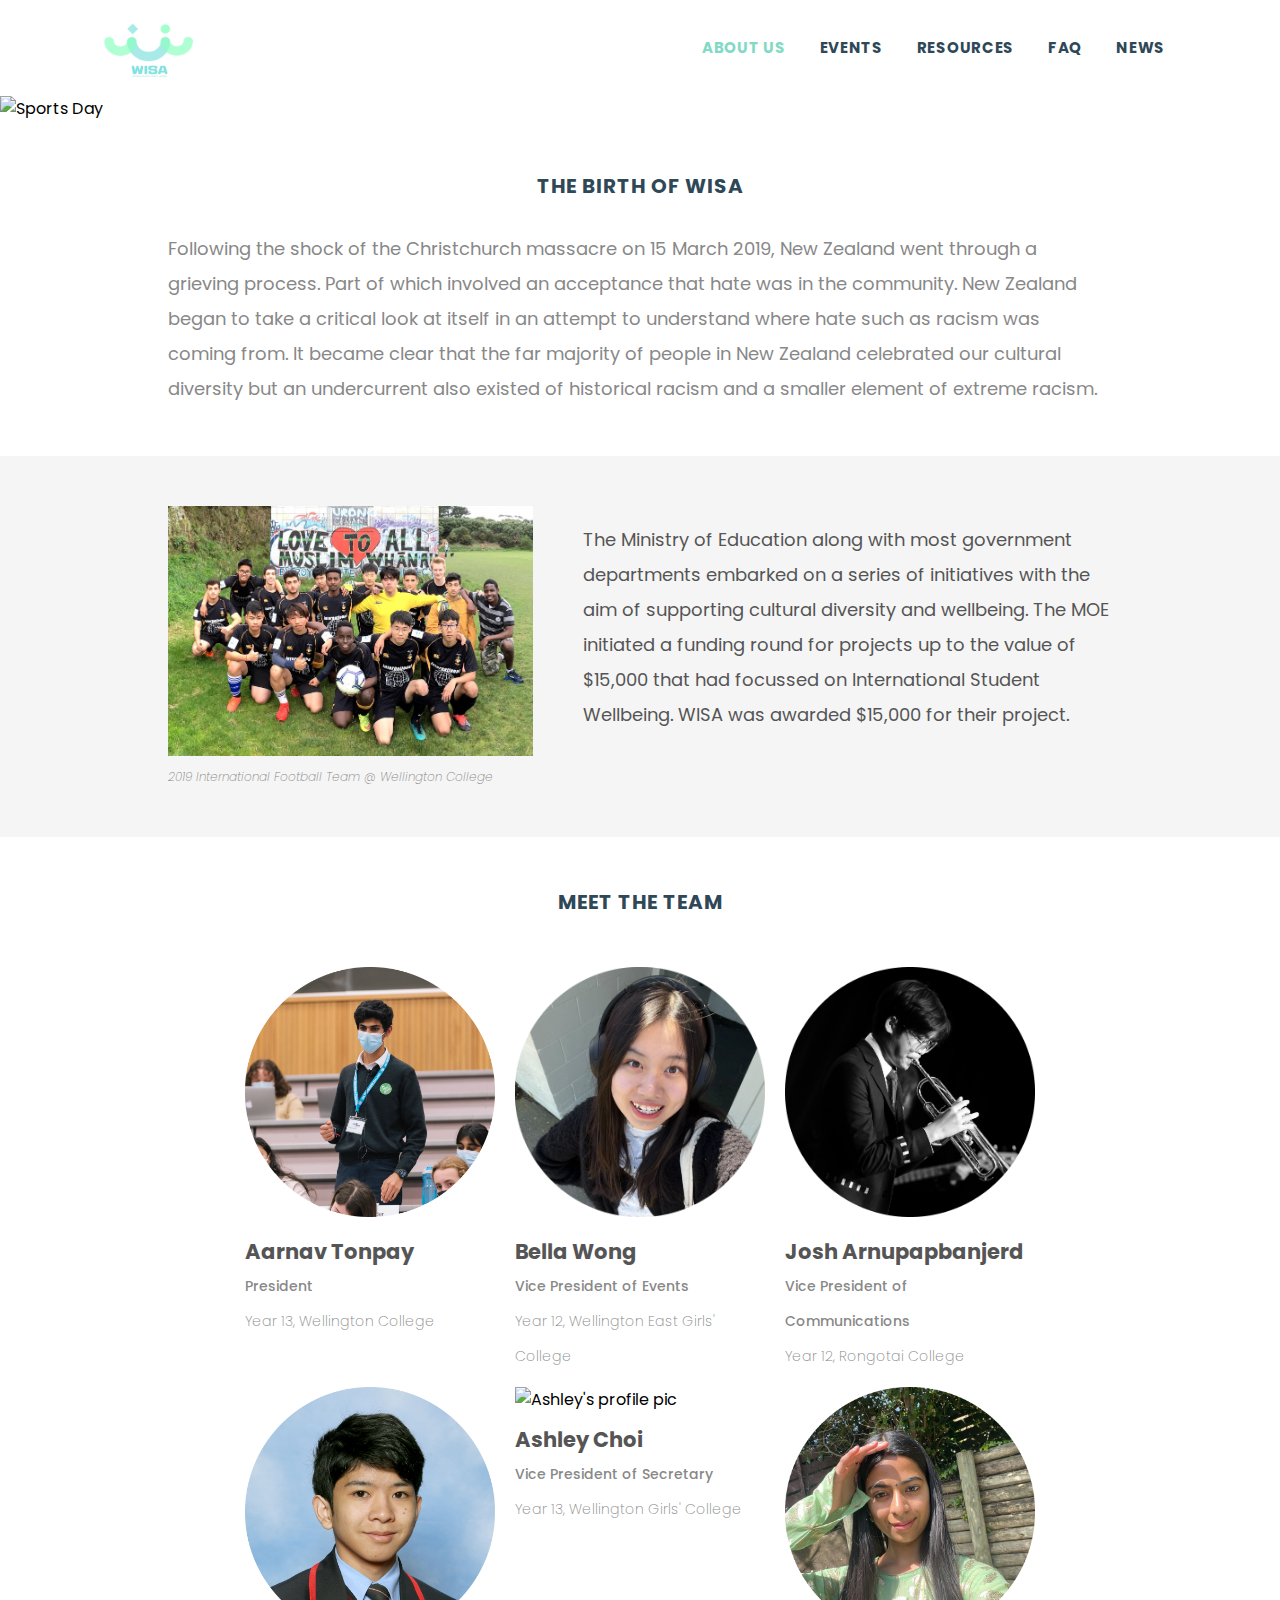
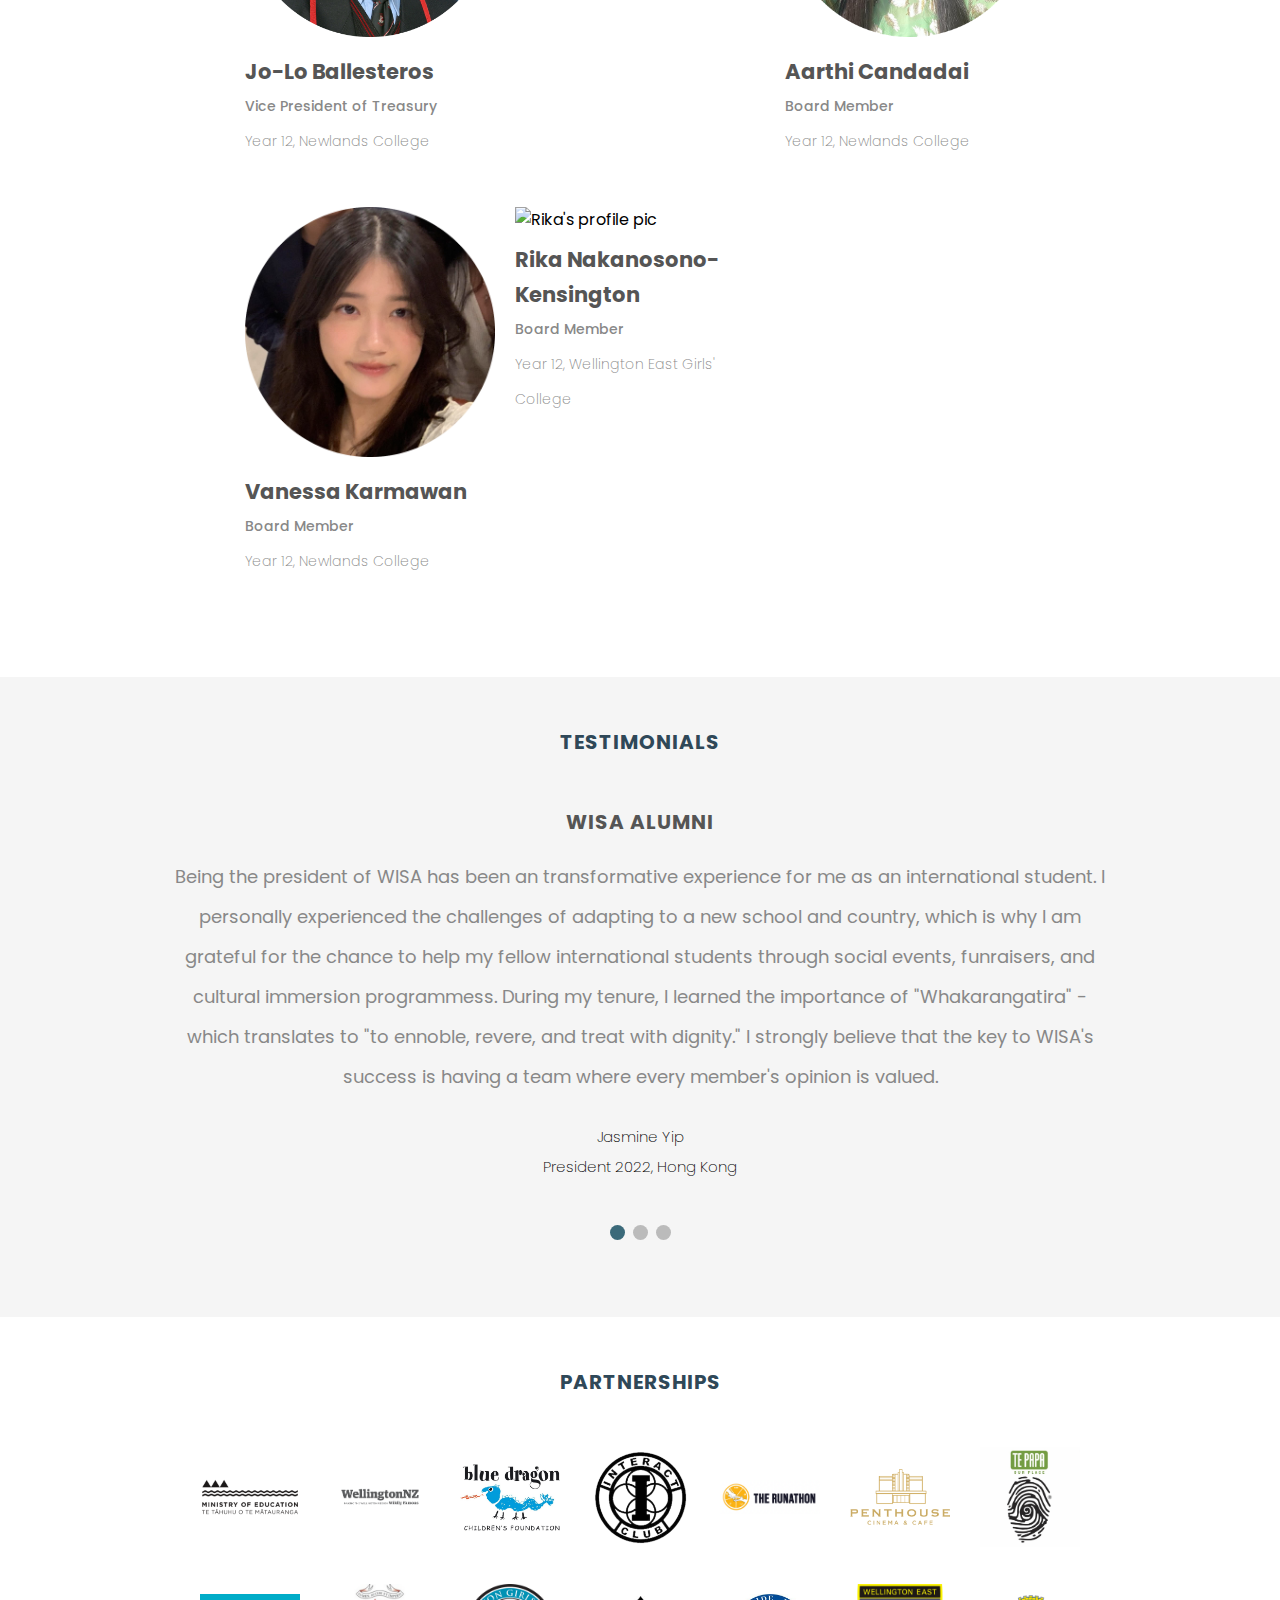
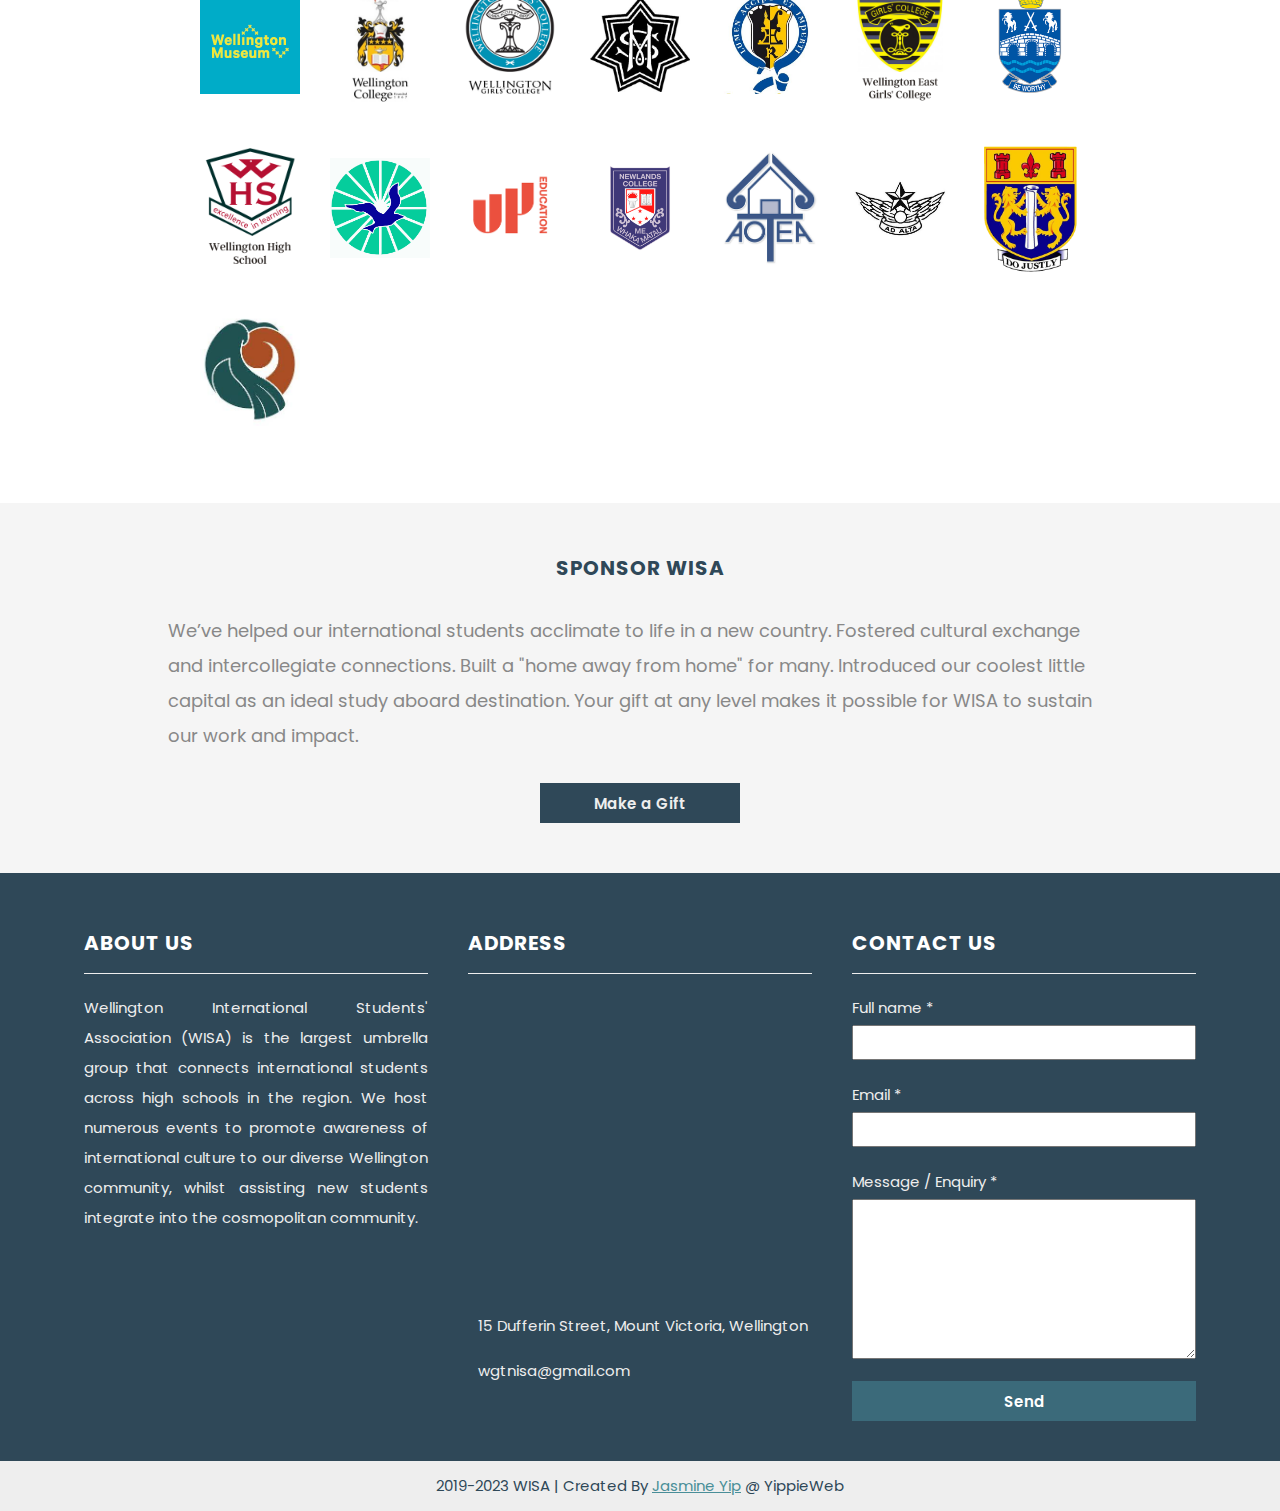
==== commit e93d374c: "Load images with onLoad function" ====
--- a/abous-us.html
+++ b/abous-us.html
@@ -27,7 +27,7 @@
     </nav>
 
     <div class="banner">
-        <img src="assets/events/2021/sports-day-2021.jpg" width="100%">
+        <img src="assets/events/2021/sports-day-2021.jpg" id="image" onload="loadImage()" alt="Sports Day">
     </div>
 
     <div class="intro row">
@@ -43,7 +43,7 @@
     <div class="intro var-1 row">
         <div class="description">
             <div class="img">
-                <img src="assets/events/football-2019.png" alt="">
+                <img src="assets/events/football-2019.png" id="image" onload="loadImage()" alt="International Football team photo">
                 <h5 class="img-description">2019 International Football Team @ Wellington College</h5>
             </div>
             <div class="paragraph">
@@ -58,7 +58,7 @@
         <div class="exec-container">
             <div>
                 <div class="member">
-                    <img src="assets/exec/aarnav.png" alt="">
+                    <img src="assets/exec/aarnav.png" id="image" onload="loadImage()" alt="Aarnav's profile pic">
                     <div class="description">
                         <h3>Aarnav Tonpay</h3>
                         <h4>President</h4>
@@ -68,7 +68,7 @@
             </div>
             <div>
                 <div class="member">
-                    <img src="assets/exec/bella.png" alt="">
+                    <img src="assets/exec/bella.png" id="image" onload="loadImage()" alt="Bella's profile pic">
                     <div class="description">
                         <h3>Bella Wong</h3>
                         <h4>Vice President of Events</h4>
@@ -78,7 +78,7 @@
             </div>
             <div>
                 <div class="member">
-                    <img src="assets/exec/josh.png" alt="">
+                    <img src="assets/exec/josh.png" id="image" onload="loadImage()" alt="Josh's profile pic">
                     <div class="description">
                         <h3>Josh Arnupapbanjerd</h3>
                         <h4>Vice President of Communications</h4>
@@ -88,7 +88,7 @@
             </div>
             <div>
                 <div class="member">
-                    <img src="assets/exec/jolo.png" alt="">
+                    <img src="assets/exec/jolo.png" id="image" onload="loadImage()" alt="Jolo's profile pic">
                     <div class="description">
                         <h3>Jo-Lo Ballesteros</h3>
                         <h4>Vice President of Treasury</h4>
@@ -98,7 +98,7 @@
             </div>
             <div>
                 <div class="member">
-                    <img src="assets/exec/ashley.png" alt="">
+                    <img src="assets/exec/ashley.png" id="image" onload="loadImage()" alt="Ashley's profile pic">
                     <div class="description">
                         <h3>Ashley Choi</h3>
                         <h4>Vice President of Secretary</h4>
@@ -108,7 +108,7 @@
             </div>
             <div>
                 <div class="member">
-                    <img src="assets/exec/aarthi.png" alt="">
+                    <img src="assets/exec/aarthi.png" id="image" onload="loadImage()" alt="Aarthi's profile pic">
                     <div class="description">
                         <h3>Aarthi Candadai</h3>
                         <h4>Board Member</h4>
@@ -118,7 +118,7 @@
             </div>
             <div>
                 <div class="member">
-                    <img src="assets/exec/vanessa.png" alt="">
+                    <img src="assets/exec/vanessa.png" id="image" onload="loadImage()" alt="Vanessa's profile pic">
                     <div class="description">
                         <h3>Vanessa Karmawan</h3>
                         <h4>Board Member</h4>
@@ -127,7 +127,7 @@
                 </div>
             </div><div>
                 <div class="member">
-                    <img src="assets/exec/rika.png" alt="">
+                    <img src="assets/exec/rika.png" id="image" onload="loadImage()" alt="Rika's profile pic">
                     <div class="description">
                         <h3>Rika Nakanosono-Kensington</h3>
                         <h4>Board Member</h4>
@@ -189,70 +189,70 @@
         <h2>Partnerships</h2>
         <div class="partners-container">
             <div class="partner">
-                <img src="assets/partners/moe.png" alt="">
-            </div>
-            <div class="partner">
-                <img src="assets/partners/wellingtonnz.png" alt="">
-            </div>
-            <div class="partner">
-                <img src="assets/partners/blue-dragon.jpeg" alt="">
-            </div>
-            <div class="partner">
-                <img src="assets/partners/interact.png" alt="">
-            </div>
-            <div class="partner">
-                <img src="assets/partners/runathon.png" alt="">
-            </div>
-            <div class="partner">
-                <img src="assets/partners/penthouse.png" alt="">
-            </div>
-            <div class="partner">
-                <img src="assets/partners/tepapa.png" alt="">
-            </div>
-            <div class="partner">
-                <img src="assets/partners/wellingtonmus.png" alt="">
-            </div>
-            <div class="partner">
-                <img src="assets/partners/wc.png" alt="">
-            </div>
-            <div class="partner">
-                <img src="assets/partners/wgc.png" alt="">
-            </div>
-            <div class="partner">
-                <img src="assets/partners/stmary.jpeg" alt="">
-            </div>
-            <div class="partner">
-                <img src="assets/partners/rongotai.jpeg" alt="">
-            </div>
-            <div class="partner">
-                <img src="assets/partners/wegc.png" alt="">
-            </div>
-            <div class="partner">
-                <img src="assets/partners/uhc.png" alt="">
-            </div>
-            <div class="partner">
-                <img src="assets/partners/whs.png" alt="">
-            </div>
-            <div class="partner">
-                <img src="assets/partners/paraparaumu.jpeg" alt="">
-            </div>
-            <div class="partner">
-                <img src="assets/partners/up.png" alt="">
-            </div>
-            <div class="partner">
-                <img src="assets/partners/newlands.png" alt="">
-            </div>
-            <div class="partner">
-                <img src="assets/partners/aotea.png" alt="">
-            </div>
-            <div class="partner">
-                <img src="assets/partners/hvhs.jpeg" alt="">
-            </div>
-            <div class="partner">
-                <img src="assets/partners/tawa.png" alt="">
-            </div>
-            <div class="partner">
-                <img src="assets/partners/onslow.jpeg" alt="">
+                <img src="assets/partners/moe.png" id="image" onload="loadImage()" alt="">
+            </div>
+            <div class="partner">
+                <img src="assets/partners/wellingtonnz.png" id="image" onload="loadImage()" alt="">
+            </div>
+            <div class="partner">
+                <img src="assets/partners/blue-dragon.jpeg" id="image" onload="loadImage()" alt="">
+            </div>
+            <div class="partner">
+                <img src="assets/partners/interact.png" id="image" onload="loadImage()" alt="">
+            </div>
+            <div class="partner">
+                <img src="assets/partners/runathon.png" id="image" onload="loadImage()" alt="">
+            </div>
+            <div class="partner">
+                <img src="assets/partners/penthouse.png" id="image" onload="loadImage()" alt="">
+            </div>
+            <div class="partner">
+                <img src="assets/partners/tepapa.png" id="image" onload="loadImage()" alt="">
+            </div>
+            <div class="partner">
+                <img src="assets/partners/wellingtonmus.png" id="image" onload="loadImage()" alt="">
+            </div>
+            <div class="partner">
+                <img src="assets/partners/wc.png" id="image" onload="loadImage()" alt="">
+            </div>
+            <div class="partner">
+                <img src="assets/partners/wgc.png" id="image" onload="loadImage()" alt="">
+            </div>
+            <div class="partner">
+                <img src="assets/partners/stmary.jpeg" id="image" onload="loadImage()" alt="">
+            </div>
+            <div class="partner">
+                <img src="assets/partners/rongotai.jpeg" id="image" onload="loadImage()" alt="">
+            </div>
+            <div class="partner">
+                <img src="assets/partners/wegc.png" id="image" onload="loadImage()" alt="">
+            </div>
+            <div class="partner">
+                <img src="assets/partners/uhc.png" id="image" onload="loadImage()" alt="">
+            </div>
+            <div class="partner">
+                <img src="assets/partners/whs.png" id="image" onload="loadImage()" alt="">
+            </div>
+            <div class="partner">
+                <img src="assets/partners/paraparaumu.jpeg" id="image" onload="loadImage()" alt="">
+            </div>
+            <div class="partner">
+                <img src="assets/partners/up.png" id="image" onload="loadImage()" alt="">
+            </div>
+            <div class="partner">
+                <img src="assets/partners/newlands.png" id="image" onload="loadImage()" alt="">
+            </div>
+            <div class="partner">
+                <img src="assets/partners/aotea.png" id="image" onload="loadImage()" alt="">
+            </div>
+            <div class="partner">
+                <img src="assets/partners/hvhs.jpeg" id="image" onload="loadImage()" alt="">
+            </div>
+            <div class="partner">
+                <img src="assets/partners/tawa.png" id="image" onload="loadImage()" alt="">
+            </div>
+            <div class="partner">
+                <img src="assets/partners/onslow.jpeg" id="image" onload="loadImage()" alt="">
             </div>
         </div>
     </div>
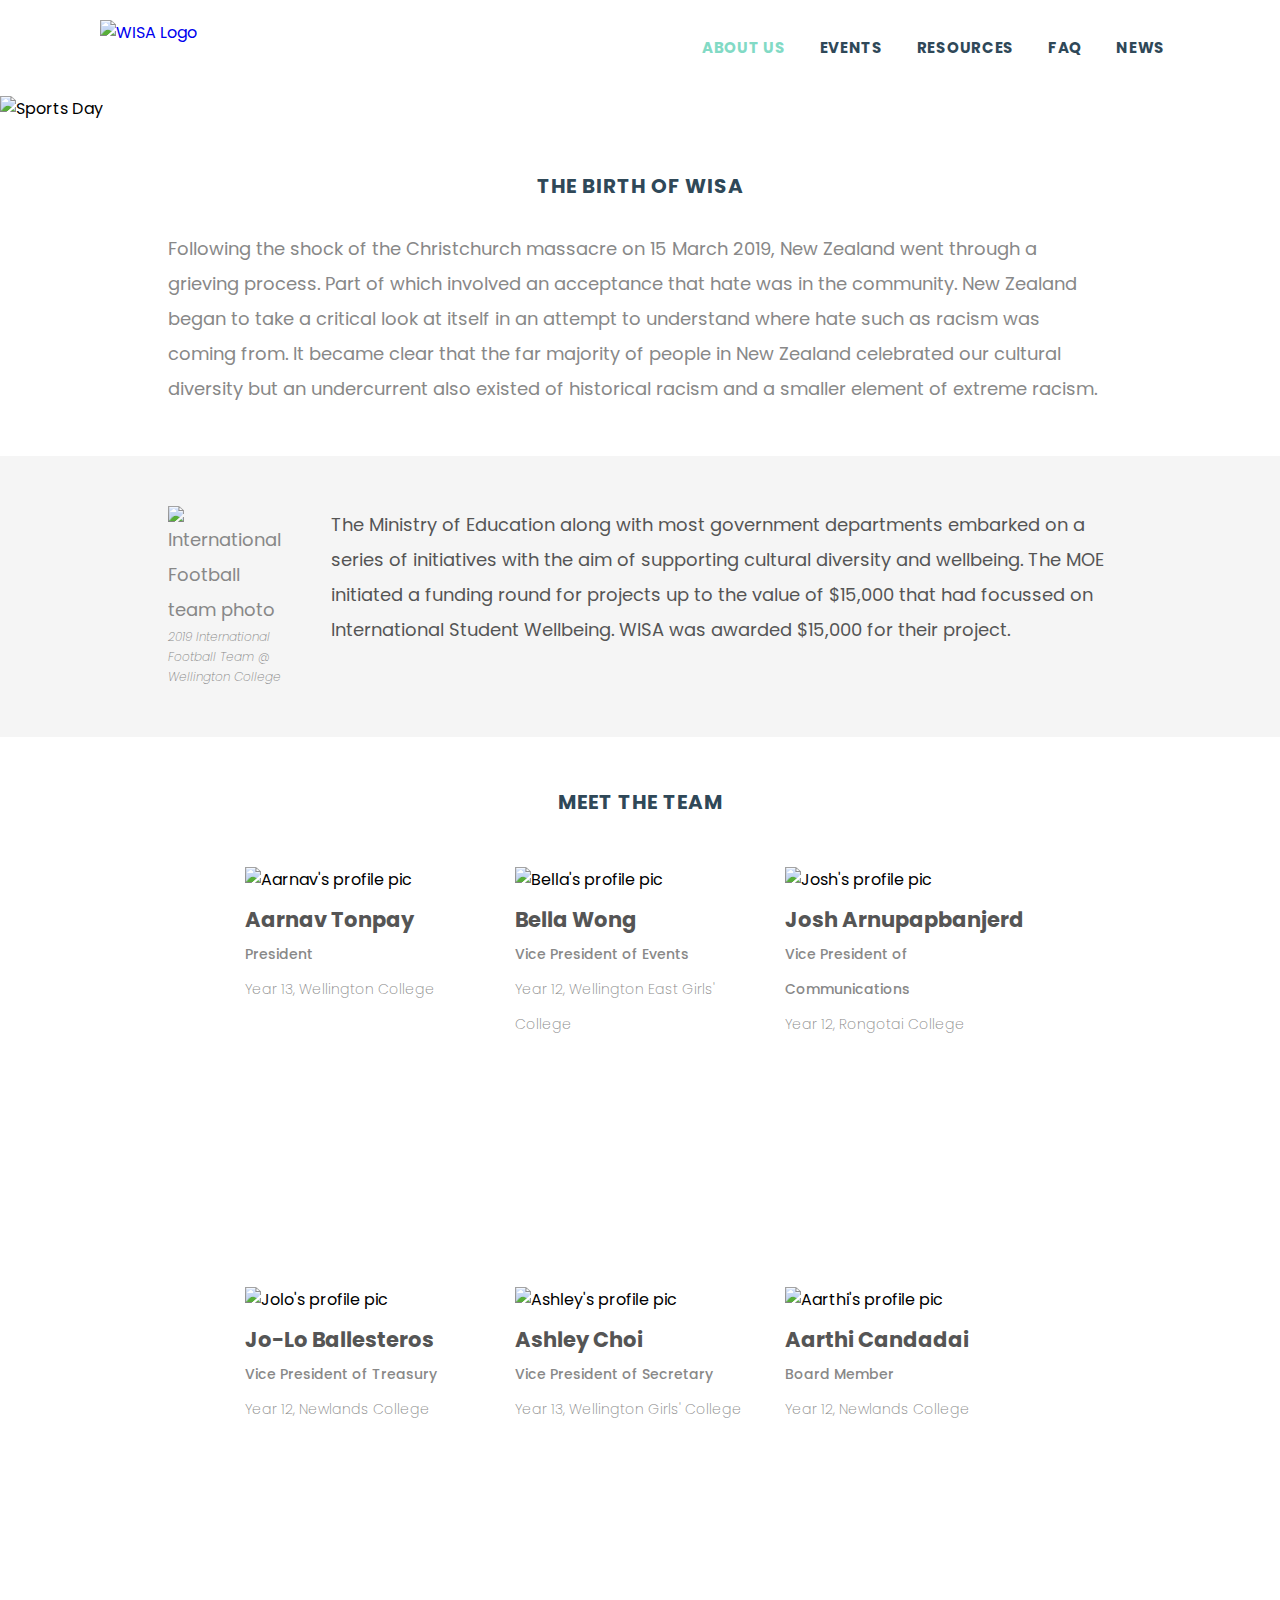
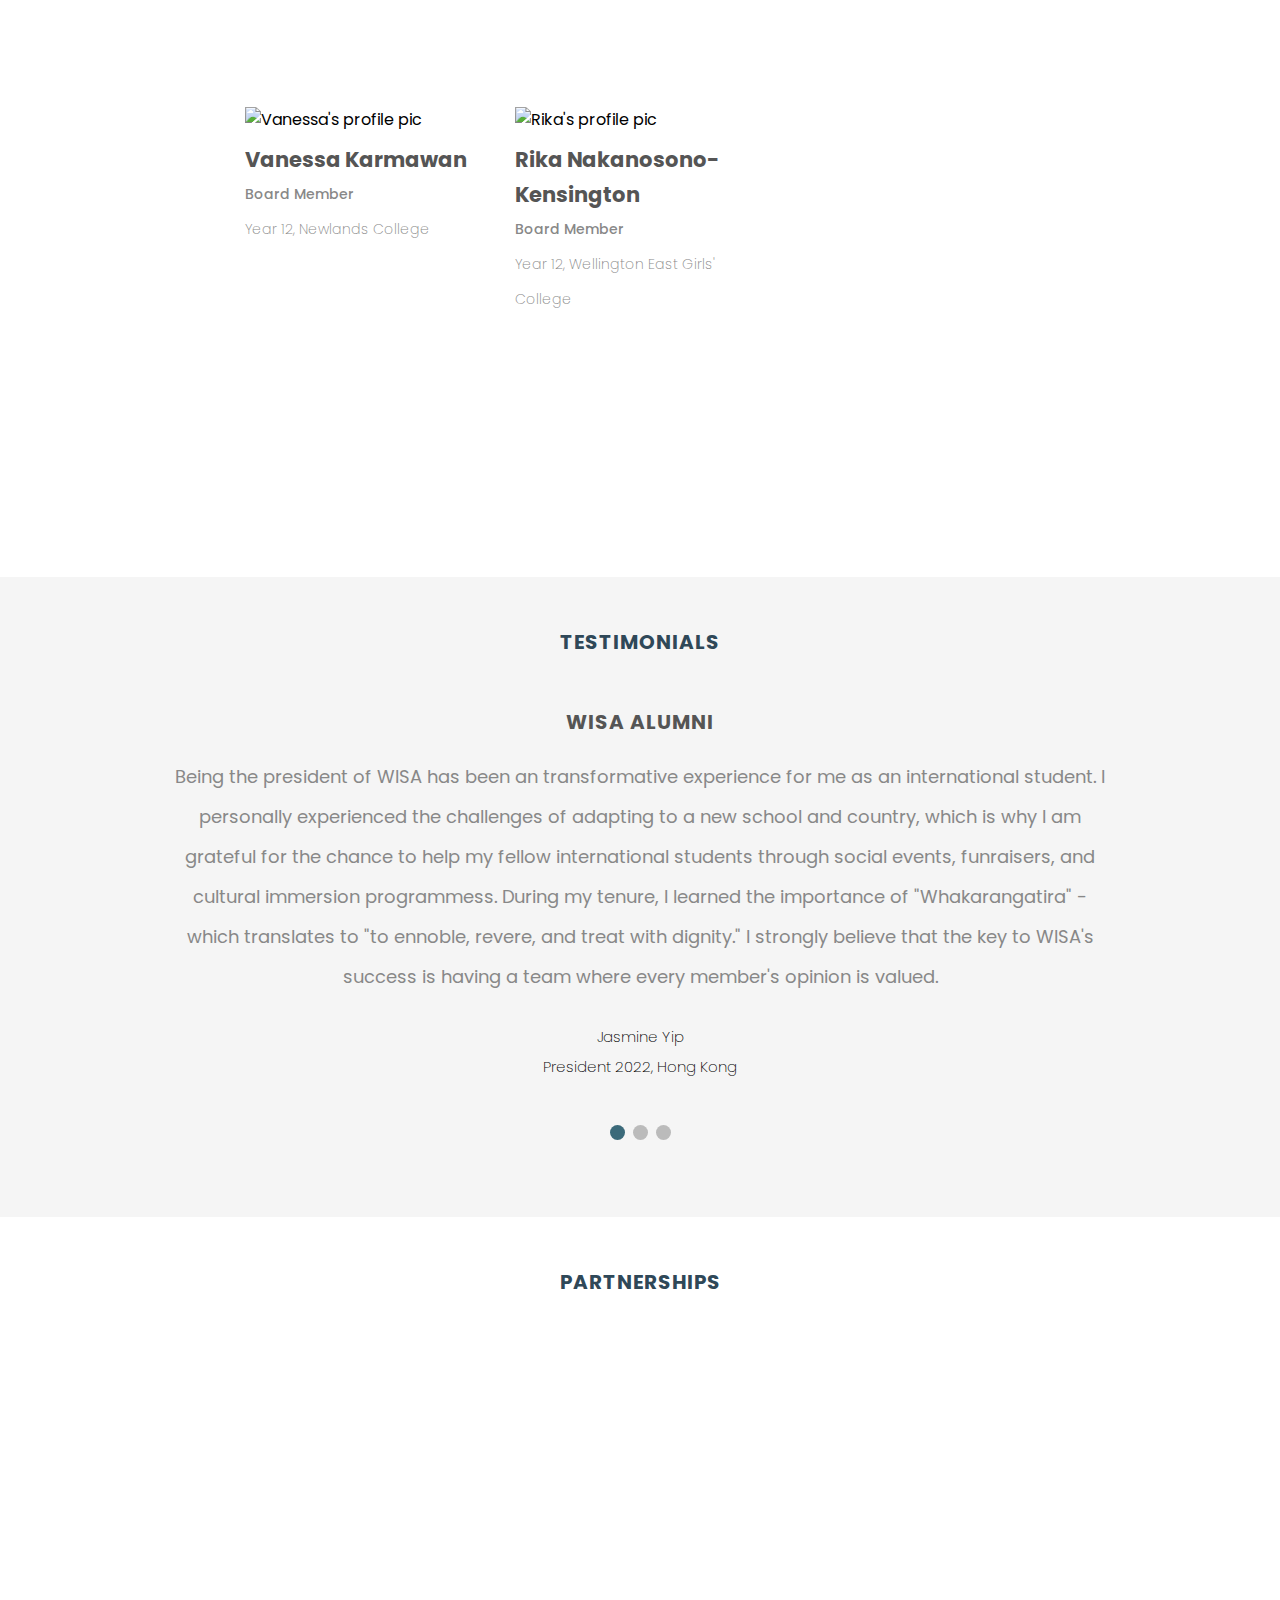
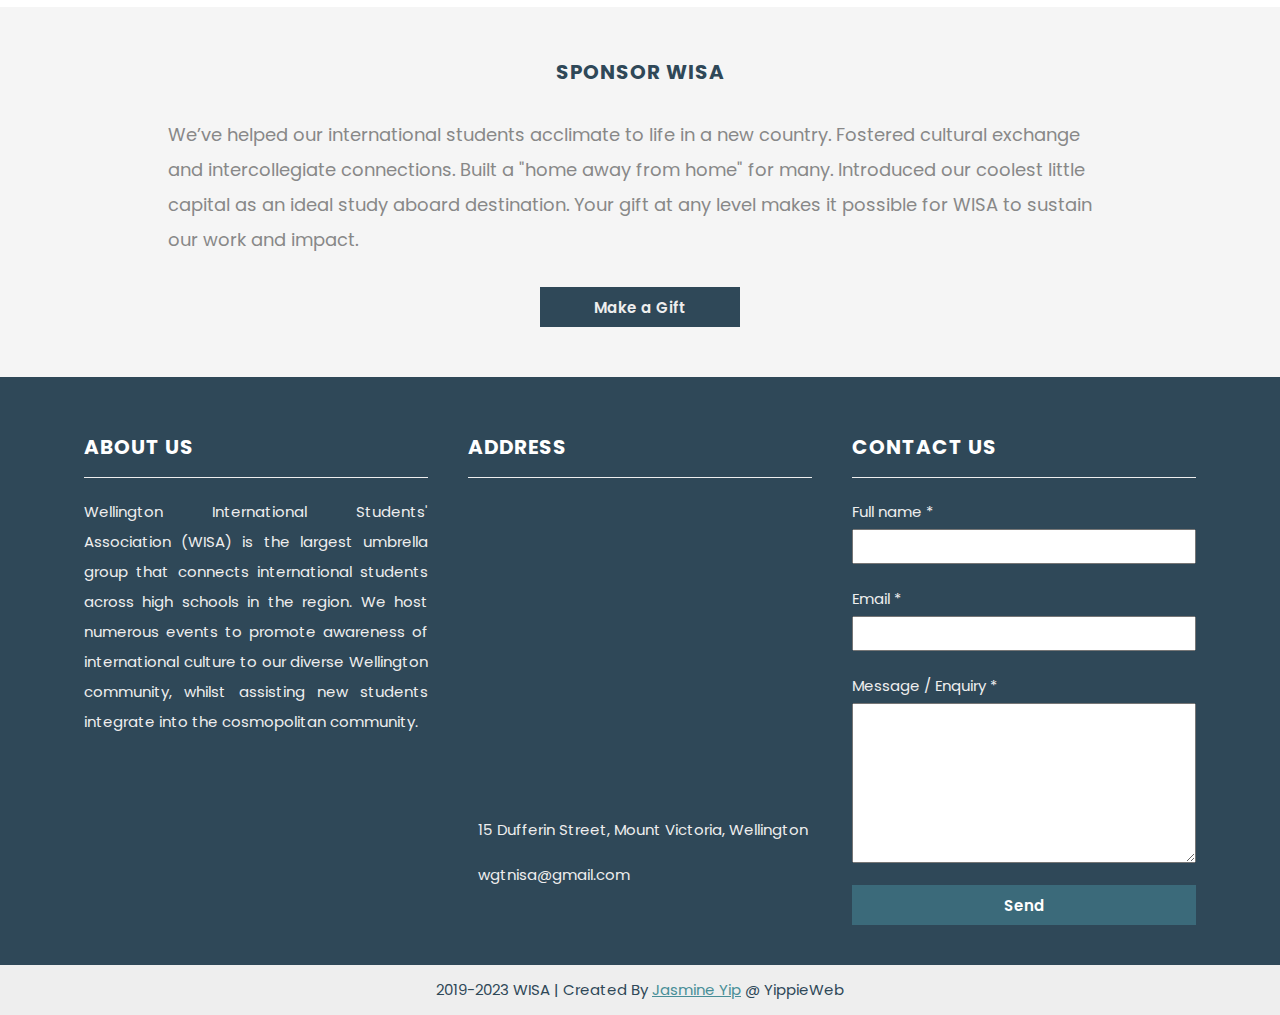
==== commit df9ee66b: "Add AWS links" ====
--- a/abous-us.html
+++ b/abous-us.html
@@ -16,7 +16,7 @@
       <label for="check" class="checkbtn">
           <i class="fas fa-bars"></i>
       </label>
-      <a href="index.html"><img class="logo" src="assets/wisa-logo-text.png" alt="WISA Logo"></a>
+      <a href="index.html"><img class="logo" src="https://wisa-assets.s3.us-east-2.amazonaws.com/wisa-logo-text.png" alt="WISA Logo"></a>
       <ul>
           <li><a class="active" href="abous-us.html">About us</a></li>
           <li><a href="events.html">Events</a></li>
@@ -27,7 +27,7 @@
     </nav>
 
     <div class="banner">
-        <img src="assets/events/2021/sports-day-2021.jpg" id="image" onload="loadImage()" alt="Sports Day">
+        <img src="https://wisa-assets.s3.us-east-2.amazonaws.com/events/2021/sports-day-2021.jpg" id="image" onload="loadImage()" alt="Sports Day">
     </div>
 
     <div class="intro row">
@@ -43,7 +43,7 @@
     <div class="intro var-1 row">
         <div class="description">
             <div class="img">
-                <img src="assets/events/football-2019.png" id="image" onload="loadImage()" alt="International Football team photo">
+                <img src="https://wisa-assets.s3.us-east-2.amazonaws.com/events/football-2019.png" id="image" onload="loadImage()" alt="International Football team photo">
                 <h5 class="img-description">2019 International Football Team @ Wellington College</h5>
             </div>
             <div class="paragraph">
@@ -58,7 +58,7 @@
         <div class="exec-container">
             <div>
                 <div class="member">
-                    <img src="assets/exec/aarnav.png" id="image" onload="loadImage()" alt="Aarnav's profile pic">
+                    <img src="https://wisa-assets.s3.us-east-2.amazonaws.com/exec/aarnav.png" id="image" onload="loadImage()" alt="Aarnav's profile pic">
                     <div class="description">
                         <h3>Aarnav Tonpay</h3>
                         <h4>President</h4>
@@ -68,7 +68,7 @@
             </div>
             <div>
                 <div class="member">
-                    <img src="assets/exec/bella.png" id="image" onload="loadImage()" alt="Bella's profile pic">
+                    <img src="https://wisa-assets.s3.us-east-2.amazonaws.com/exec/bella.png" id="image" onload="loadImage()" alt="Bella's profile pic">
                     <div class="description">
                         <h3>Bella Wong</h3>
                         <h4>Vice President of Events</h4>
@@ -78,7 +78,7 @@
             </div>
             <div>
                 <div class="member">
-                    <img src="assets/exec/josh.png" id="image" onload="loadImage()" alt="Josh's profile pic">
+                    <img src="https://wisa-assets.s3.us-east-2.amazonaws.com/exec/josh.png" id="image" onload="loadImage()" alt="Josh's profile pic">
                     <div class="description">
                         <h3>Josh Arnupapbanjerd</h3>
                         <h4>Vice President of Communications</h4>
@@ -88,7 +88,7 @@
             </div>
             <div>
                 <div class="member">
-                    <img src="assets/exec/jolo.png" id="image" onload="loadImage()" alt="Jolo's profile pic">
+                    <img src="https://wisa-assets.s3.us-east-2.amazonaws.com/exec/jolo.png" id="image" onload="loadImage()" alt="Jolo's profile pic">
                     <div class="description">
                         <h3>Jo-Lo Ballesteros</h3>
                         <h4>Vice President of Treasury</h4>
@@ -98,7 +98,7 @@
             </div>
             <div>
                 <div class="member">
-                    <img src="assets/exec/ashley.png" id="image" onload="loadImage()" alt="Ashley's profile pic">
+                    <img src="https://wisa-assets.s3.us-east-2.amazonaws.com/exec/ashley.png" id="image" onload="loadImage()" alt="Ashley's profile pic">
                     <div class="description">
                         <h3>Ashley Choi</h3>
                         <h4>Vice President of Secretary</h4>
@@ -108,7 +108,7 @@
             </div>
             <div>
                 <div class="member">
-                    <img src="assets/exec/aarthi.png" id="image" onload="loadImage()" alt="Aarthi's profile pic">
+                    <img src="https://wisa-assets.s3.us-east-2.amazonaws.com/exec/aarthi.png" id="image" onload="loadImage()" alt="Aarthi's profile pic">
                     <div class="description">
                         <h3>Aarthi Candadai</h3>
                         <h4>Board Member</h4>
@@ -118,7 +118,7 @@
             </div>
             <div>
                 <div class="member">
-                    <img src="assets/exec/vanessa.png" id="image" onload="loadImage()" alt="Vanessa's profile pic">
+                    <img src="https://wisa-assets.s3.us-east-2.amazonaws.com/exec/vanessa.png" id="image" onload="loadImage()" alt="Vanessa's profile pic">
                     <div class="description">
                         <h3>Vanessa Karmawan</h3>
                         <h4>Board Member</h4>
@@ -127,7 +127,7 @@
                 </div>
             </div><div>
                 <div class="member">
-                    <img src="assets/exec/rika.png" id="image" onload="loadImage()" alt="Rika's profile pic">
+                    <img src="https://wisa-assets.s3.us-east-2.amazonaws.com/exec/rika.png" id="image" onload="loadImage()" alt="Rika's profile pic">
                     <div class="description">
                         <h3>Rika Nakanosono-Kensington</h3>
                         <h4>Board Member</h4>
@@ -189,70 +189,70 @@
         <h2>Partnerships</h2>
         <div class="partners-container">
             <div class="partner">
-                <img src="assets/partners/moe.png" id="image" onload="loadImage()" alt="">
-            </div>
-            <div class="partner">
-                <img src="assets/partners/wellingtonnz.png" id="image" onload="loadImage()" alt="">
-            </div>
-            <div class="partner">
-                <img src="assets/partners/blue-dragon.jpeg" id="image" onload="loadImage()" alt="">
-            </div>
-            <div class="partner">
-                <img src="assets/partners/interact.png" id="image" onload="loadImage()" alt="">
-            </div>
-            <div class="partner">
-                <img src="assets/partners/runathon.png" id="image" onload="loadImage()" alt="">
-            </div>
-            <div class="partner">
-                <img src="assets/partners/penthouse.png" id="image" onload="loadImage()" alt="">
-            </div>
-            <div class="partner">
-                <img src="assets/partners/tepapa.png" id="image" onload="loadImage()" alt="">
-            </div>
-            <div class="partner">
-                <img src="assets/partners/wellingtonmus.png" id="image" onload="loadImage()" alt="">
-            </div>
-            <div class="partner">
-                <img src="assets/partners/wc.png" id="image" onload="loadImage()" alt="">
-            </div>
-            <div class="partner">
-                <img src="assets/partners/wgc.png" id="image" onload="loadImage()" alt="">
-            </div>
-            <div class="partner">
-                <img src="assets/partners/stmary.jpeg" id="image" onload="loadImage()" alt="">
-            </div>
-            <div class="partner">
-                <img src="assets/partners/rongotai.jpeg" id="image" onload="loadImage()" alt="">
-            </div>
-            <div class="partner">
-                <img src="assets/partners/wegc.png" id="image" onload="loadImage()" alt="">
-            </div>
-            <div class="partner">
-                <img src="assets/partners/uhc.png" id="image" onload="loadImage()" alt="">
-            </div>
-            <div class="partner">
-                <img src="assets/partners/whs.png" id="image" onload="loadImage()" alt="">
-            </div>
-            <div class="partner">
-                <img src="assets/partners/paraparaumu.jpeg" id="image" onload="loadImage()" alt="">
-            </div>
-            <div class="partner">
-                <img src="assets/partners/up.png" id="image" onload="loadImage()" alt="">
-            </div>
-            <div class="partner">
-                <img src="assets/partners/newlands.png" id="image" onload="loadImage()" alt="">
-            </div>
-            <div class="partner">
-                <img src="assets/partners/aotea.png" id="image" onload="loadImage()" alt="">
-            </div>
-            <div class="partner">
-                <img src="assets/partners/hvhs.jpeg" id="image" onload="loadImage()" alt="">
-            </div>
-            <div class="partner">
-                <img src="assets/partners/tawa.png" id="image" onload="loadImage()" alt="">
-            </div>
-            <div class="partner">
-                <img src="assets/partners/onslow.jpeg" id="image" onload="loadImage()" alt="">
+                <img src="https://wisa-assets.s3.us-east-2.amazonaws.com/partners/moe.png" id="image" onload="loadImage()" alt="">
+            </div>
+            <div class="partner">
+                <img src="https://wisa-assets.s3.us-east-2.amazonaws.com/partners/wellingtonnz.png" id="image" onload="loadImage()" alt="">
+            </div>
+            <div class="partner">
+                <img src="https://wisa-assets.s3.us-east-2.amazonaws.com/partners/blue-dragon.jpeg" id="image" onload="loadImage()" alt="">
+            </div>
+            <div class="partner">
+                <img src="https://wisa-assets.s3.us-east-2.amazonaws.com/partners/interact.png" id="image" onload="loadImage()" alt="">
+            </div>
+            <div class="partner">
+                <img src="https://wisa-assets.s3.us-east-2.amazonaws.com/partners/runathon.png" id="image" onload="loadImage()" alt="">
+            </div>
+            <div class="partner">
+                <img src="https://wisa-assets.s3.us-east-2.amazonaws.com/partners/penthouse.png" id="image" onload="loadImage()" alt="">
+            </div>
+            <div class="partner">
+                <img src="https://wisa-assets.s3.us-east-2.amazonaws.com/partners/tepapa.png" id="image" onload="loadImage()" alt="">
+            </div>
+            <div class="partner">
+                <img src="https://wisa-assets.s3.us-east-2.amazonaws.com/partners/wellingtonmus.png" id="image" onload="loadImage()" alt="">
+            </div>
+            <div class="partner">
+                <img src="https://wisa-assets.s3.us-east-2.amazonaws.com/partners/wc.png" id="image" onload="loadImage()" alt="">
+            </div>
+            <div class="partner">
+                <img src="https://wisa-assets.s3.us-east-2.amazonaws.com/partners/wgc.png" id="image" onload="loadImage()" alt="">
+            </div>
+            <div class="partner">
+                <img src="https://wisa-assets.s3.us-east-2.amazonaws.com/partners/stmary.jpeg" id="image" onload="loadImage()" alt="">
+            </div>
+            <div class="partner">
+                <img src="https://wisa-assets.s3.us-east-2.amazonaws.com/partners/rongotai.jpeg" id="image" onload="loadImage()" alt="">
+            </div>
+            <div class="partner">
+                <img src="https://wisa-assets.s3.us-east-2.amazonaws.com/partners/wegc.png" id="image" onload="loadImage()" alt="">
+            </div>
+            <div class="partner">
+                <img src="https://wisa-assets.s3.us-east-2.amazonaws.com/partners/uhc.png" id="image" onload="loadImage()" alt="">
+            </div>
+            <div class="partner">
+                <img src="https://wisa-assets.s3.us-east-2.amazonaws.com/partners/whs.png" id="image" onload="loadImage()" alt="">
+            </div>
+            <div class="partner">
+                <img src="https://wisa-assets.s3.us-east-2.amazonaws.com/partners/paraparaumu.jpeg" id="image" onload="loadImage()" alt="">
+            </div>
+            <div class="partner">
+                <img src="https://wisa-assets.s3.us-east-2.amazonaws.com/partners/up.png" id="image" onload="loadImage()" alt="">
+            </div>
+            <div class="partner">
+                <img src="https://wisa-assets.s3.us-east-2.amazonaws.com/partners/newlands.png" id="image" onload="loadImage()" alt="">
+            </div>
+            <div class="partner">
+                <img src="https://wisa-assets.s3.us-east-2.amazonaws.com/partners/aotea.png" id="image" onload="loadImage()" alt="">
+            </div>
+            <div class="partner">
+                <img src="https://wisa-assets.s3.us-east-2.amazonaws.com/partners/hvhs.jpeg" id="image" onload="loadImage()" alt="">
+            </div>
+            <div class="partner">
+                <img src="https://wisa-assets.s3.us-east-2.amazonaws.com/partners/tawa.png" id="image" onload="loadImage()" alt="">
+            </div>
+            <div class="partner">
+                <img src="https://wisa-assets.s3.us-east-2.amazonaws.com/partners/onslow.jpeg" id="image" onload="loadImage()" alt="">
             </div>
         </div>
     </div>
--- a/css/style.css
+++ b/css/style.css
@@ -111,6 +111,11 @@
 }
 
 /* reusable features */
+/* banner */
+.banner img{
+    width: 100%;
+}
+
 /* quotations */
 .quote{
     width: 80%;
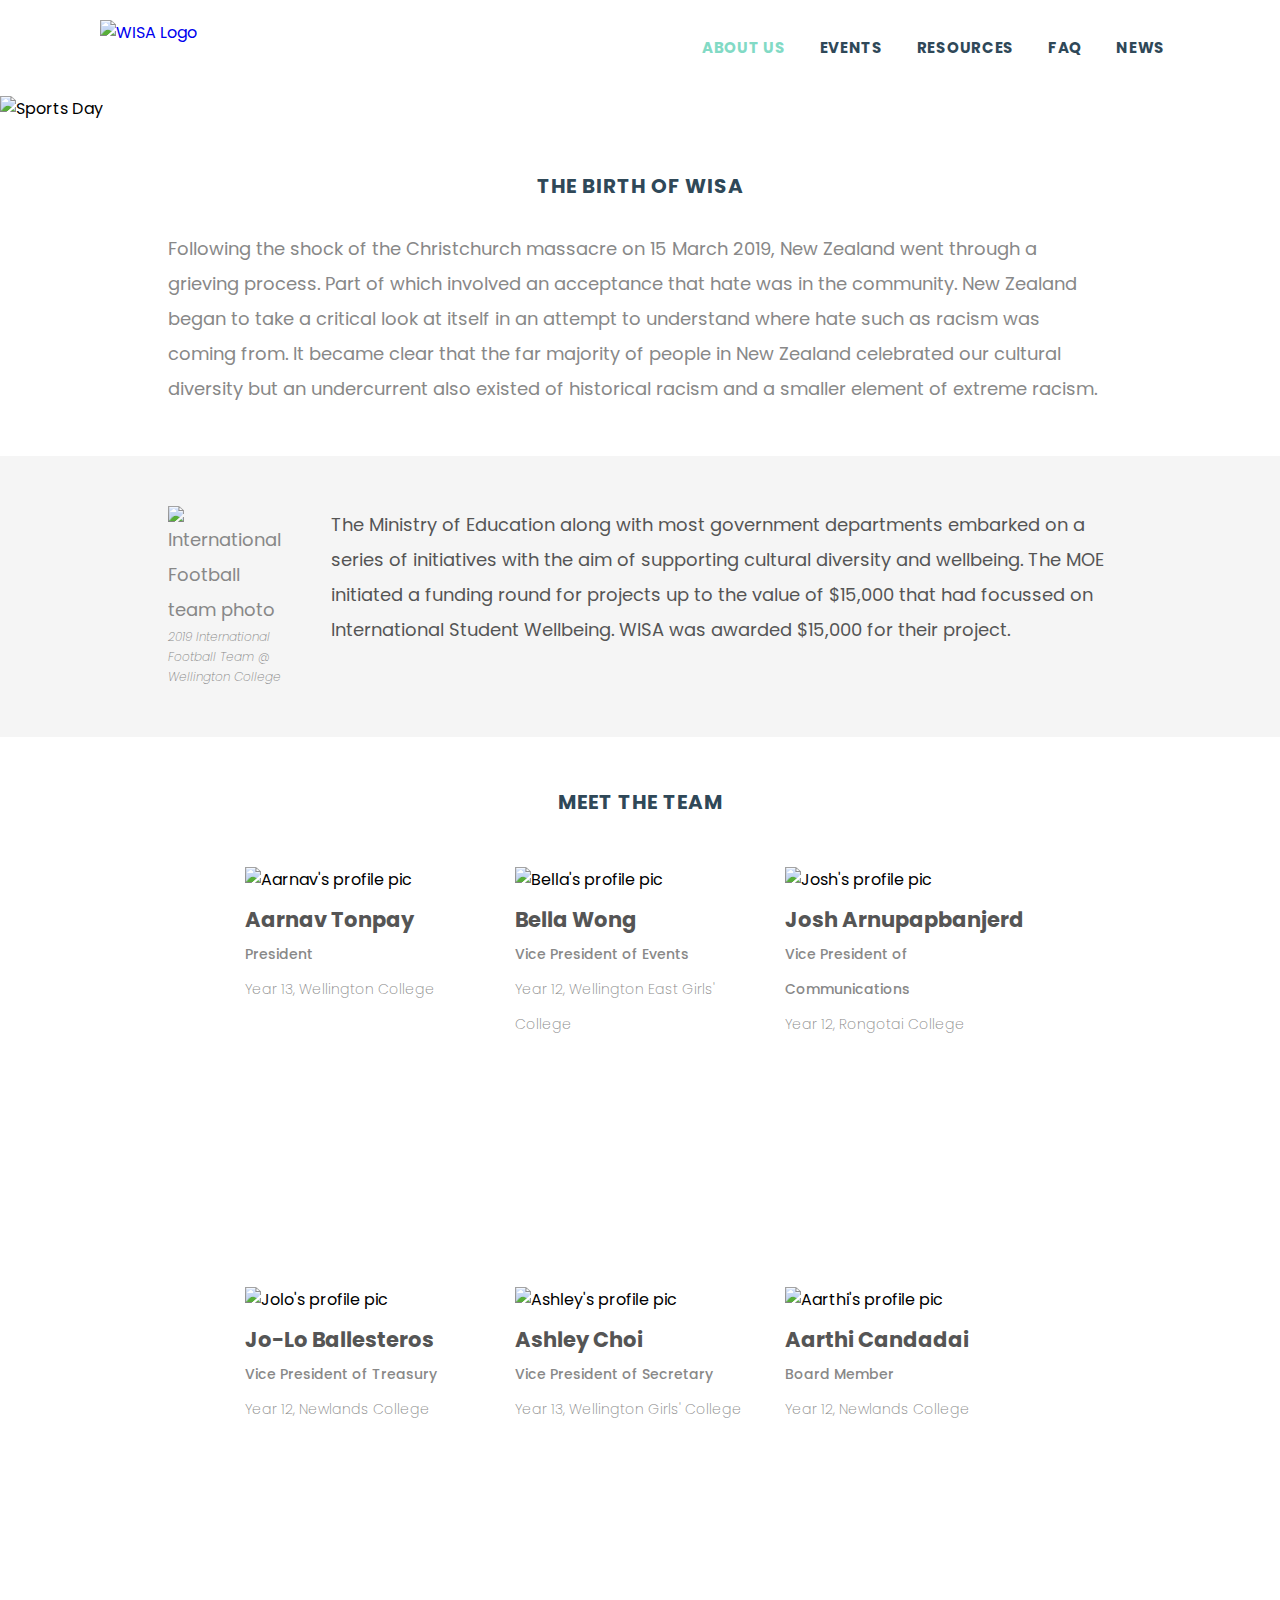
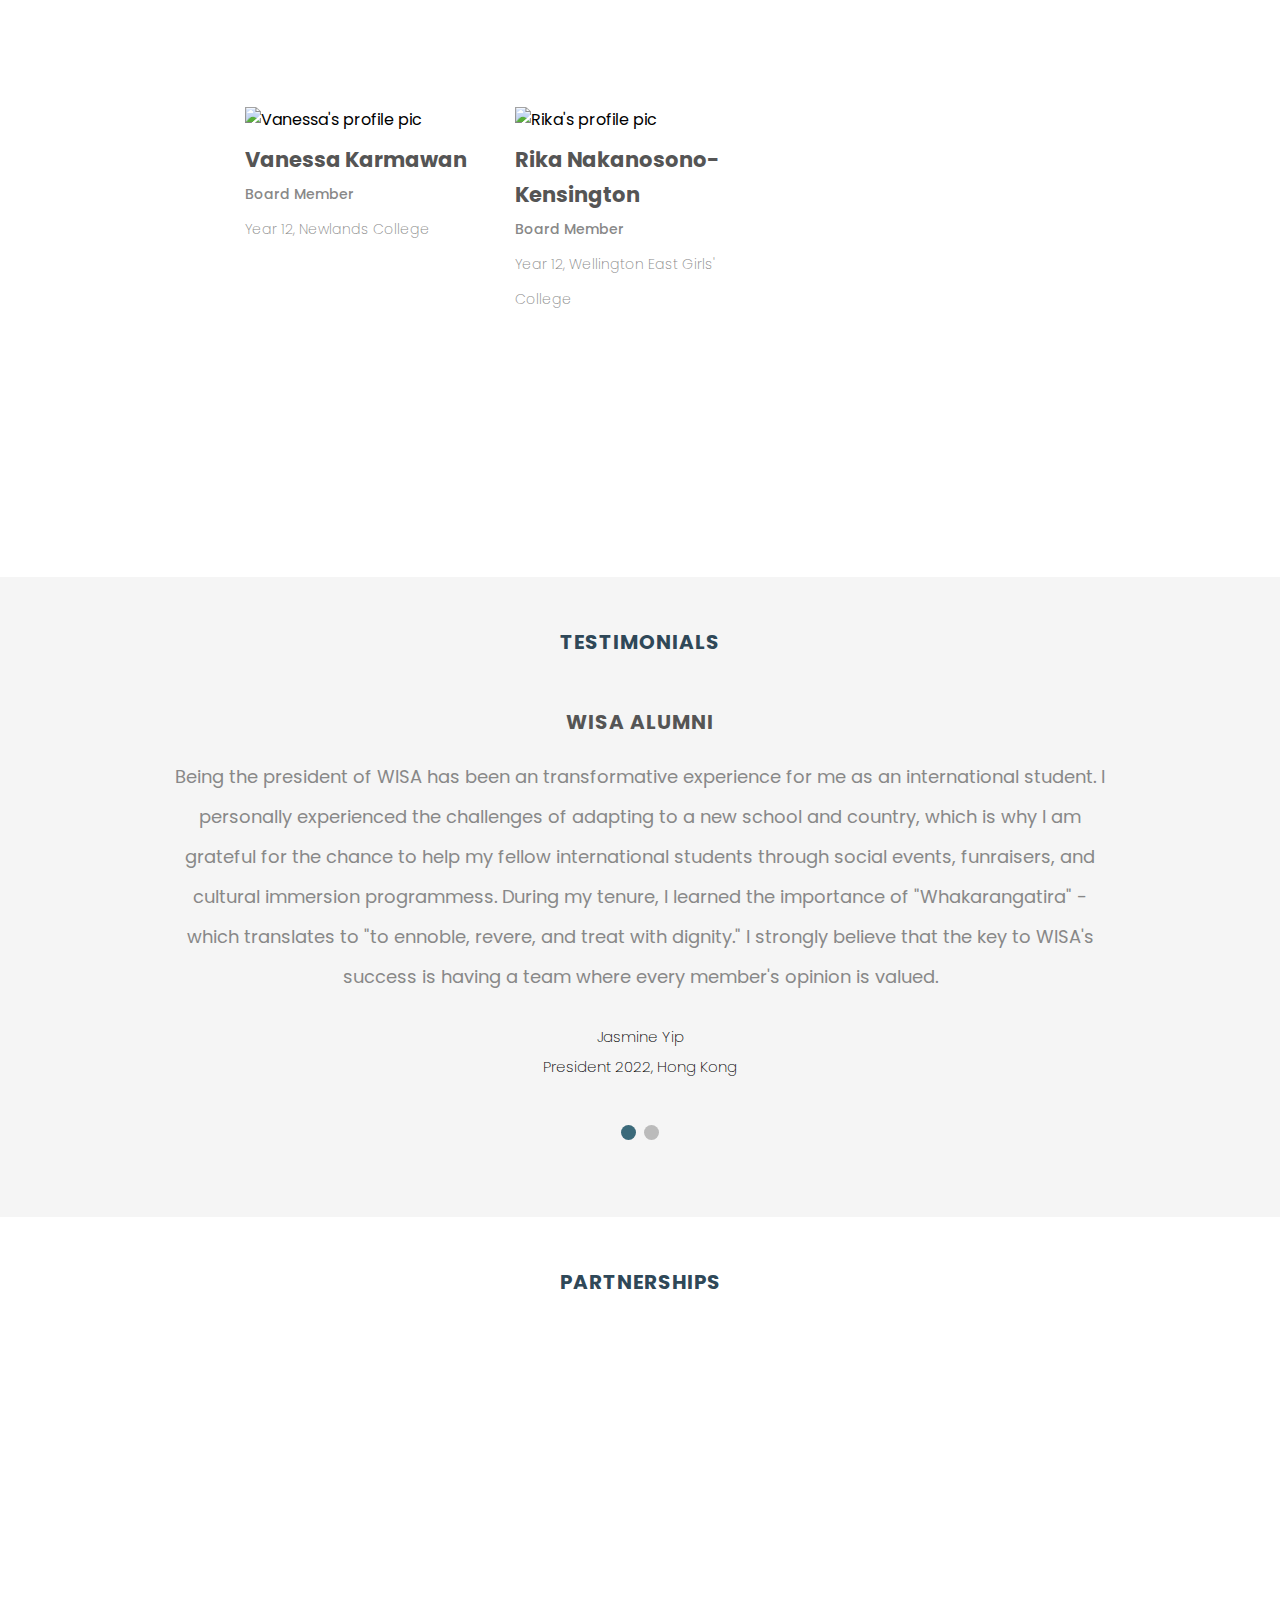
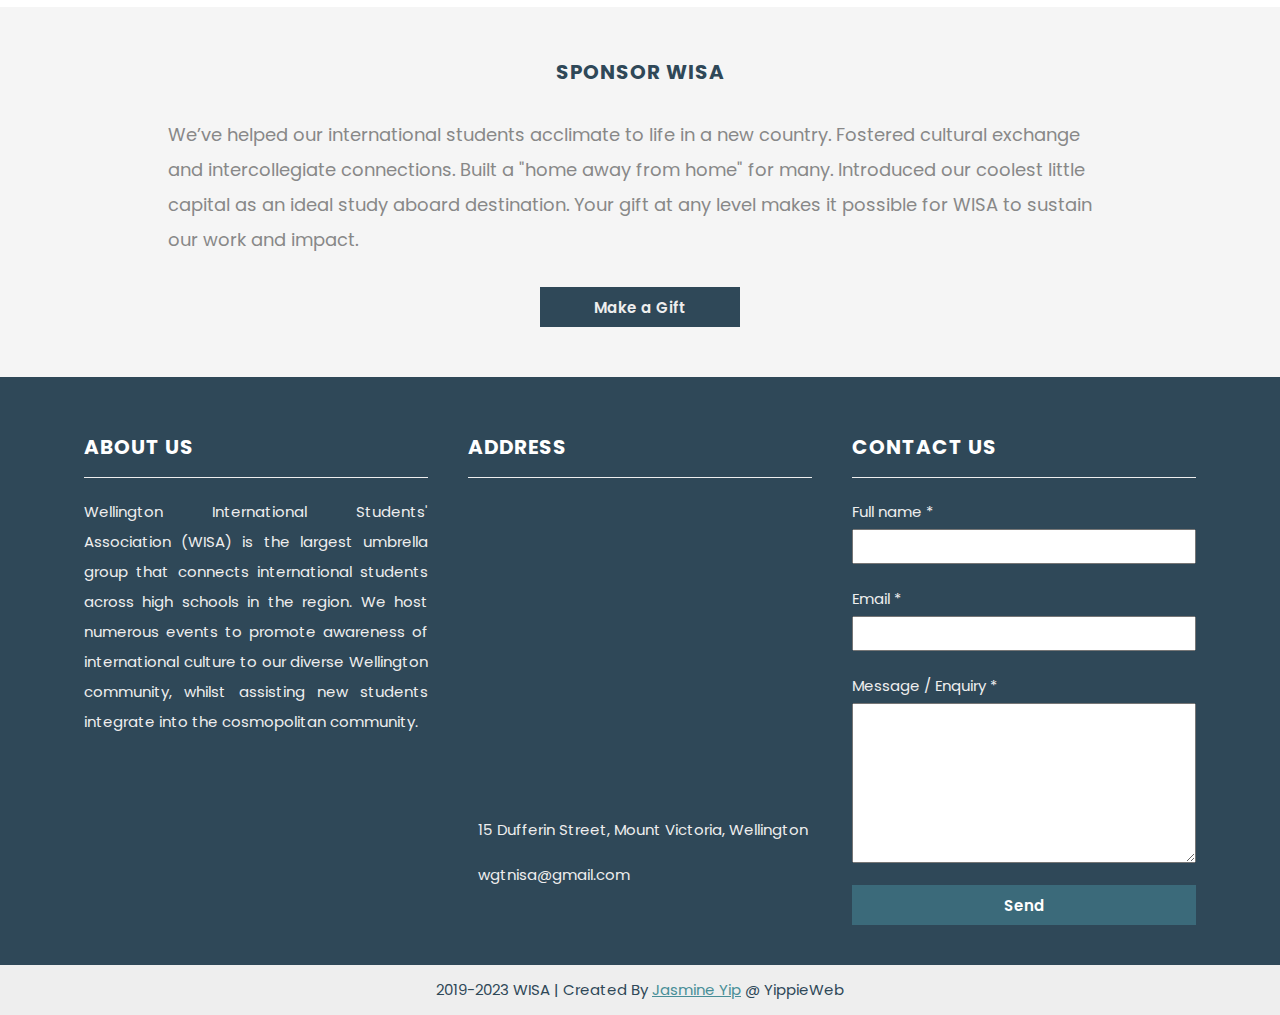
==== commit b8751759: "Edit testimonials" ====
--- a/abous-us.html
+++ b/abous-us.html
@@ -163,15 +163,6 @@
                 <h4>Vice President 2022, India/New Zealand</h4>
             </div>
         
-            <div class="slide">
-                <h3>Partnered School</h3>
-                <p>Lorem ipsum dolor sit amet, consectetur adipiscing elit, sed do eiusmod tempor incididunt ut labore et dolore magna aliqua. Ut enim ad minim veniam, quis nostrud exercitation ullamco 
-                    laboris nisi ut aliquip ex ea commodo consequat. Duis aute irure dolor in reprehenderit in voluptate velit esse cillum dolore eu fugiat nulla pariatur. Excepteur sint occaecat cupidatat non proident, 
-                    sunt in culpa qui officia deserunt mollit anim id est laborum.</p><br>
-                <h4>Lorem Ipsum</h4>
-                <h4>Lorem Ipsum XXXX, New Zealand</h4>
-            </div>
-        
             <!-- Next/prev buttons -->
             <a class="prev" onclick="plusSlides(-1)"><i class="fa-solid fa-angle-left"></i></a>
             <a class="next" onclick="plusSlides(1)"><i class="fa-solid fa-angle-right"></i></a>
@@ -181,7 +172,6 @@
         <div class="dot-container">
             <span class="dot" onclick="currentSlide(1)"></span>
             <span class="dot" onclick="currentSlide(2)"></span>
-            <span class="dot" onclick="currentSlide(3)"></span>
         </div>
     </div>
 
@@ -300,7 +290,7 @@
             <div class="right box">
                 <h2>Contact Us</h2>
                 <div class="content">
-                    <form action="https://formsubmit.co/morimokei@gmail.com" method="POST">
+                    <form action="https://formsubmit.co/wgtnisa@gmail.com" method="POST">
                         <div class="name">
                             <div class="text">Full name *</div>
                             <input type= "text" name="name" name="name" required>
